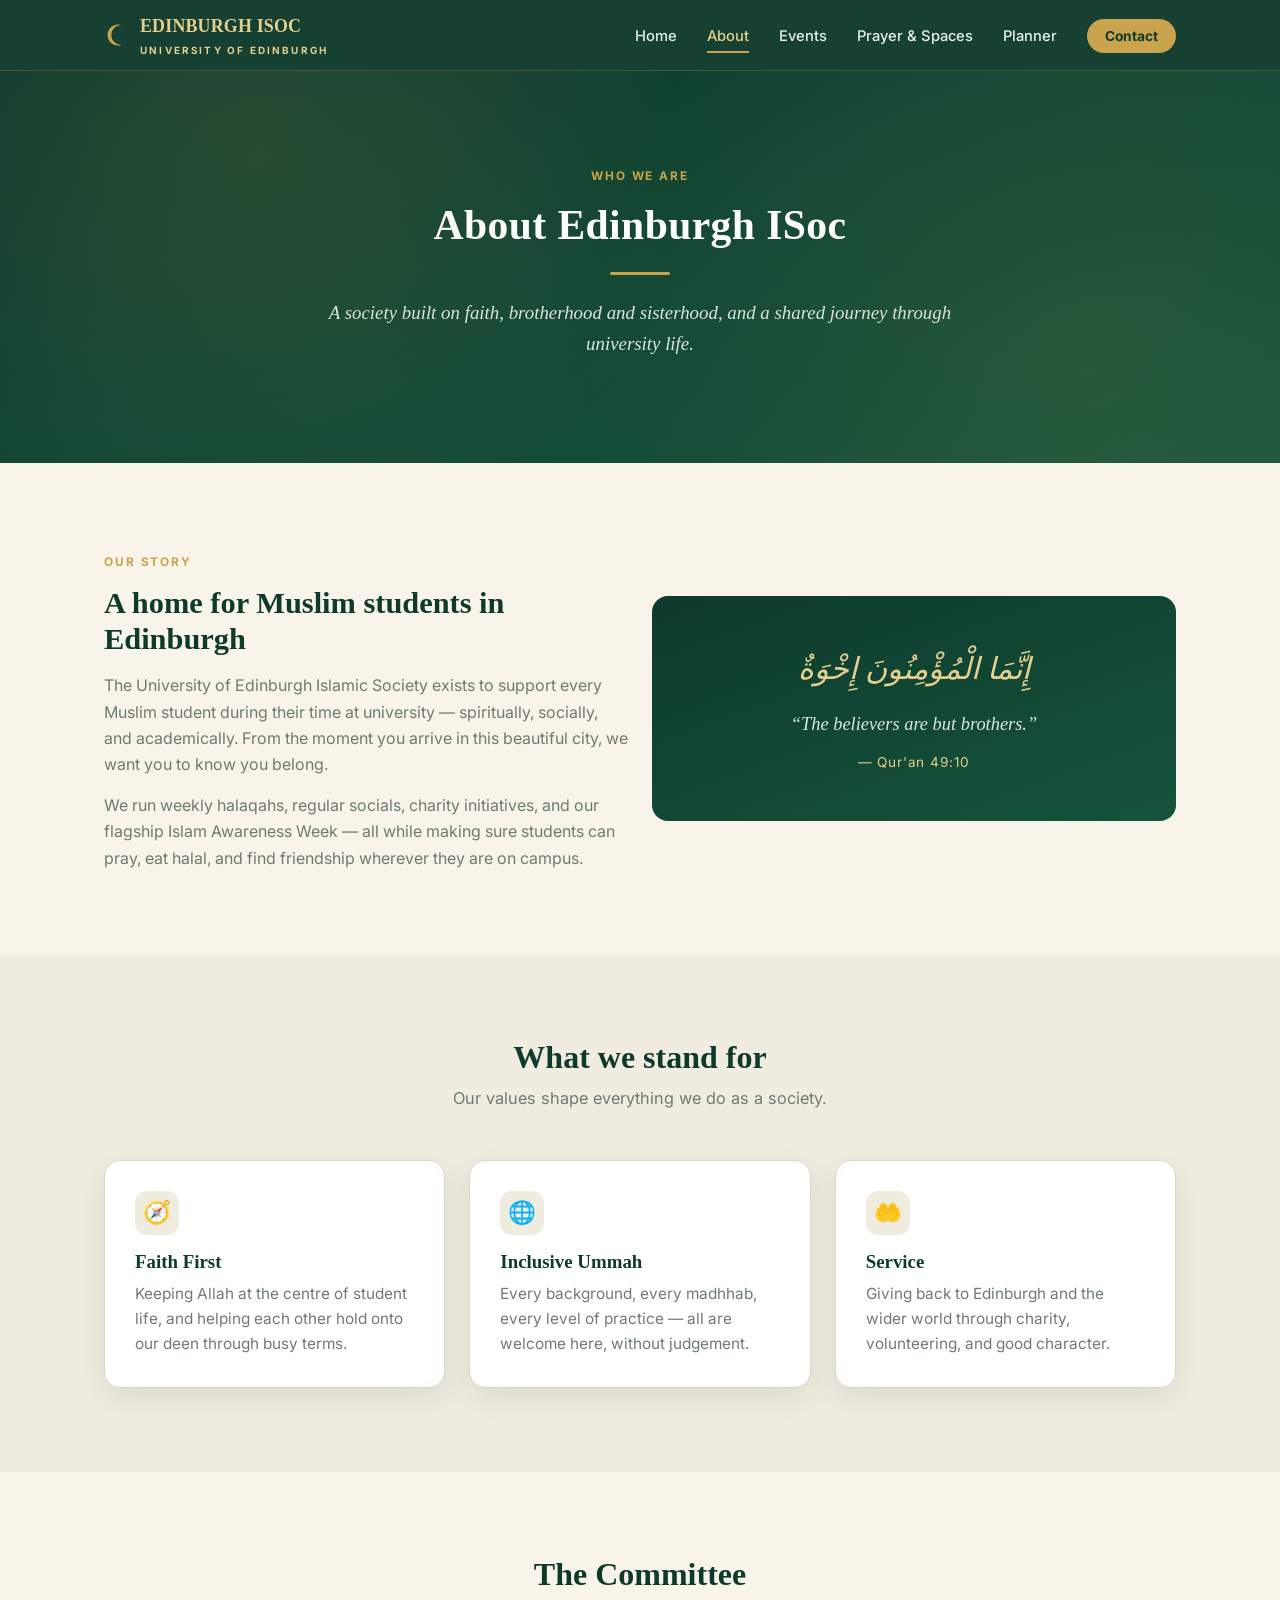
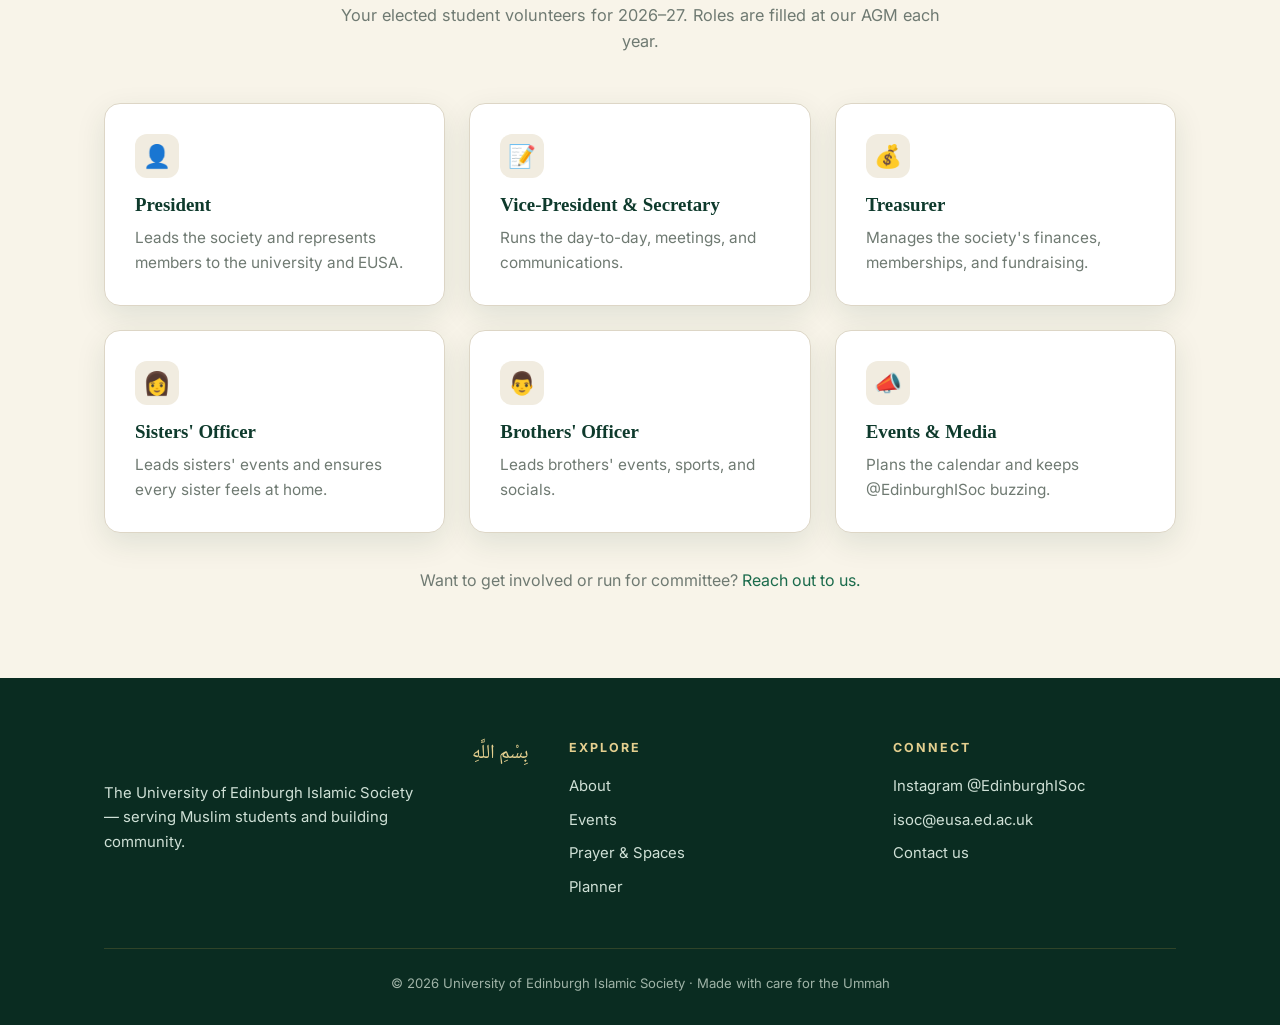
==== about.html @ 81707924 "Add files via upload" ====
<!DOCTYPE html>
<html lang="en">
<head>
<meta charset="UTF-8">
<meta name="viewport" content="width=device-width,initial-scale=1">
<title>About · Edinburgh ISoc</title>
<meta name="description" content="Who we are: the University of Edinburgh Islamic Society, our mission, values and committee.">
<link href="https://fonts.googleapis.com/css2?family=Inter:wght@400;500;600;700&family=Noto+Naskh+Arabic:wght@500;700&display=swap" rel="stylesheet">
<link rel="stylesheet" href="assets/style.css">
</head>
<body>
<nav class="nav"><div class="container">
  <a class="brand" href="index.html"><svg class="crescent" viewBox="0 0 100 100"><path d="M66 12a40 40 0 1 0 0 76 31 31 0 1 1 0-76z" fill="currentColor"/></svg><span class="txt"><b>Edinburgh ISoc</b><span>University of Edinburgh</span></span></a>
  <button class="burger" aria-label="Menu"><span></span><span></span><span></span></button>
  <ul class="navlinks">
    <li><a href="index.html">Home</a></li><li><a href="about.html" class="active">About</a></li><li><a href="events.html">Events</a></li><li><a href="prayer.html">Prayer &amp; Spaces</a></li><li><a href="planner.html">Planner</a></li><li><a href="contact.html" class="cta">Contact</a></li>
  </ul>
</div></nav>

<header class="hero" style="padding:90px 0 96px">
  <div class="container">
    <span class="eyebrow">Who We Are</span>
    <h1 style="font-size:2.6rem">About Edinburgh ISoc</h1>
    <div class="divider-rule"></div>
    <p class="lead">A society built on faith, brotherhood and sisterhood, and a shared journey through university life.</p>
  </div>
</header>

<section>
  <div class="container">
    <div class="g2 grid" style="align-items:center">
      <div class="reveal">
        <span class="eyebrow">Our Story</span>
        <h2 style="font-size:1.9rem;margin-bottom:14px">A home for Muslim students in Edinburgh</h2>
        <p style="color:var(--muted);margin-bottom:14px">The University of Edinburgh Islamic Society exists to support every Muslim student during their time at university — spiritually, socially, and academically. From the moment you arrive in this beautiful city, we want you to know you belong.</p>
        <p style="color:var(--muted)">We run weekly halaqahs, regular socials, charity initiatives, and our flagship Islam Awareness Week — all while making sure students can pray, eat halal, and find friendship wherever they are on campus.</p>
      </div>
      <div class="quote reveal">
        <p class="ar">إِنَّمَا الْمُؤْمِنُونَ إِخْوَةٌ</p>
        <p>“The believers are but brothers.”</p>
        <cite>— Qur'an 49:10</cite>
      </div>
    </div>
  </div>
</section>

<section class="alt">
  <div class="container">
    <h2 class="section-title">What we stand for</h2>
    <p class="section-sub">Our values shape everything we do as a society.</p>
    <div class="grid g3">
      <div class="card reveal"><div class="ico">🧭</div><h3>Faith First</h3><p>Keeping Allah at the centre of student life, and helping each other hold onto our deen through busy terms.</p></div>
      <div class="card reveal"><div class="ico">🌐</div><h3>Inclusive Ummah</h3><p>Every background, every madhhab, every level of practice — all are welcome here, without judgement.</p></div>
      <div class="card reveal"><div class="ico">🤲</div><h3>Service</h3><p>Giving back to Edinburgh and the wider world through charity, volunteering, and good character.</p></div>
    </div>
  </div>
</section>

<section>
  <div class="container">
    <h2 class="section-title">The Committee</h2>
    <p class="section-sub">Your elected student volunteers for 2026–27. Roles are filled at our AGM each year.</p>
    <div class="grid g3">
      <div class="card reveal"><div class="ico">👤</div><h3>President</h3><p>Leads the society and represents members to the university and EUSA.</p></div>
      <div class="card reveal"><div class="ico">📝</div><h3>Vice-President &amp; Secretary</h3><p>Runs the day-to-day, meetings, and communications.</p></div>
      <div class="card reveal"><div class="ico">💰</div><h3>Treasurer</h3><p>Manages the society's finances, memberships, and fundraising.</p></div>
      <div class="card reveal"><div class="ico">👩</div><h3>Sisters' Officer</h3><p>Leads sisters' events and ensures every sister feels at home.</p></div>
      <div class="card reveal"><div class="ico">👨</div><h3>Brothers' Officer</h3><p>Leads brothers' events, sports, and socials.</p></div>
      <div class="card reveal"><div class="ico">📣</div><h3>Events &amp; Media</h3><p>Plans the calendar and keeps @EdinburghISoc buzzing.</p></div>
    </div>
    <p style="text-align:center;margin-top:34px;color:var(--muted)">Want to get involved or run for committee? <a href="contact.html">Reach out to us.</a></p>
  </div>
</section>

<footer><div class="container">
  <div class="fgrid">
    <div><p class="ar">بِسْمِ اللَّهِ</p><p style="color:#cfe0d6;font-size:.93rem;max-width:320px">The University of Edinburgh Islamic Society — serving Muslim students and building community.</p></div>
    <div><h4>Explore</h4><a href="about.html">About</a><a href="events.html">Events</a><a href="prayer.html">Prayer &amp; Spaces</a><a href="planner.html">Planner</a></div>
    <div><h4>Connect</h4><a href="https://instagram.com/EdinburghISoc">Instagram @EdinburghISoc</a><a href="mailto:isoc@eusa.ed.ac.uk">isoc@eusa.ed.ac.uk</a><a href="contact.html">Contact us</a></div>
  </div>
  <div class="fbottom">© <span id="yr">2026</span> University of Edinburgh Islamic Society · Made with care for the Ummah</div>
</div></footer>
<script src="assets/script.js"></script>
</body></html>
---- assets/style.css ----
:root{
  --ink:#0e3a2c; --ink2:#0a2c21; --green:#1b6b4c; --green2:#15543c;
  --gold:#c9a44c; --gold-lt:#e4cf8f; --cream:#f8f4e9; --panel:#f1ece0;
  --text:#26302a; --muted:#6f7a72; --white:#ffffff; --line:#ddd6c6;
  --maxw:1120px; --r:16px; --shadow:0 10px 30px rgba(14,58,44,.10);
  --serif:'Georgia','Times New Roman',serif;
  --sans:'Inter','Helvetica Neue',Arial,'Liberation Sans',sans-serif;
}
*{box-sizing:border-box;margin:0;padding:0}
html{scroll-behavior:smooth}
body{font-family:var(--sans);color:var(--text);background:var(--cream);line-height:1.65;-webkit-font-smoothing:antialiased}
img{max-width:100%;display:block}
a{color:var(--green);text-decoration:none}
a:hover{color:var(--gold)}
.container{max-width:var(--maxw);margin:0 auto;padding:0 24px}
.serif{font-family:var(--serif)}
.ar{font-family:'Noto Naskh Arabic','Amiri',serif;direction:rtl}
section{padding:84px 0}
h1,h2,h3{font-family:var(--serif);line-height:1.18;color:var(--ink);font-weight:700}
h2.section-title{font-size:2rem;text-align:center;margin-bottom:8px}
.section-sub{text-align:center;color:var(--muted);max-width:620px;margin:0 auto 48px;font-size:1.02rem}
.eyebrow{display:inline-block;letter-spacing:.16em;text-transform:uppercase;font-size:.74rem;font-weight:700;color:var(--gold);margin-bottom:14px}

/* ---------- NAV ---------- */
.nav{position:sticky;top:0;z-index:50;background:rgba(14,58,44,.97);backdrop-filter:blur(8px);border-bottom:1px solid rgba(201,164,76,.25)}
.nav .container{display:flex;align-items:center;justify-content:space-between;height:70px}
.brand{display:flex;align-items:center;gap:10px;color:var(--white)}
.brand:hover{color:var(--white)}
.brand .crescent{width:26px;height:26px;color:var(--gold)}
.brand b{font-family:var(--serif);font-size:1.12rem;letter-spacing:.01em}
.brand span{display:block;font-size:.62rem;letter-spacing:.22em;text-transform:uppercase;color:var(--gold-lt);font-weight:700}
.navlinks{display:flex;align-items:center;gap:30px;list-style:none}
.navlinks a{color:#e9efe9;font-size:.92rem;font-weight:500;position:relative}
.navlinks a:hover,.navlinks a.active{color:var(--gold-lt)}
.navlinks a.active::after{content:'';position:absolute;left:0;right:0;bottom:-8px;height:2px;background:var(--gold)}
.nav .cta{background:var(--gold);color:var(--ink)!important;padding:9px 18px;border-radius:999px;font-weight:700;font-size:.86rem}
.nav .cta:hover{background:var(--gold-lt)}
.burger{display:none;background:none;border:0;cursor:pointer;width:30px;height:24px;position:relative}
.burger span{position:absolute;left:0;right:0;height:2.5px;background:var(--gold-lt);border-radius:2px;transition:.25s}
.burger span:nth-child(1){top:0}.burger span:nth-child(2){top:11px}.burger span:nth-child(3){top:22px}

/* ---------- HERO ---------- */
.hero{position:relative;background:linear-gradient(160deg,var(--ink) 0%,var(--green2) 100%);color:var(--white);text-align:center;padding:120px 0 130px;overflow:hidden}
.hero::after{content:'';position:absolute;inset:0;background-image:radial-gradient(circle at 20% 20%,rgba(201,164,76,.12),transparent 40%),radial-gradient(circle at 85% 75%,rgba(201,164,76,.10),transparent 45%);pointer-events:none}
.hero .crescent-lg{width:64px;height:64px;color:var(--gold-lt);margin:0 auto 22px}
.hero h1{color:var(--white);font-size:3.1rem;letter-spacing:.01em}
.hero .ar{font-size:1.7rem;color:var(--gold-lt);margin:6px 0 4px}
.hero p.lead{font-size:1.18rem;color:#dce7df;max-width:640px;margin:18px auto 8px;font-family:var(--serif);font-style:italic}
.hero .meta{letter-spacing:.18em;text-transform:uppercase;font-size:.74rem;color:var(--gold-lt);margin-top:26px}
.hero-actions{margin-top:34px;display:flex;gap:14px;justify-content:center;flex-wrap:wrap}
.divider-rule{width:60px;height:3px;background:var(--gold);margin:22px auto;border-radius:3px}

/* ---------- BUTTONS ---------- */
.btn{display:inline-block;padding:13px 26px;border-radius:999px;font-weight:700;font-size:.92rem;cursor:pointer;border:2px solid transparent;transition:.2s}
.btn-gold{background:var(--gold);color:var(--ink)}
.btn-gold:hover{background:var(--gold-lt);color:var(--ink);transform:translateY(-2px)}
.btn-ghost{background:transparent;border-color:var(--gold-lt);color:var(--gold-lt)}
.btn-ghost:hover{background:rgba(201,164,76,.12);color:var(--white)}
.btn-green{background:var(--green);color:var(--white)}
.btn-green:hover{background:var(--green2);color:var(--white);transform:translateY(-2px)}

/* ---------- CARDS / GRID ---------- */
.grid{display:grid;gap:24px}
.g3{grid-template-columns:repeat(3,1fr)}
.g2{grid-template-columns:repeat(2,1fr)}
.card{background:var(--white);border:1px solid var(--line);border-radius:var(--r);padding:30px;box-shadow:var(--shadow);transition:.2s}
.card:hover{transform:translateY(-4px);border-color:var(--gold)}
.card .ico{width:44px;height:44px;border-radius:12px;background:var(--panel);display:flex;align-items:center;justify-content:center;color:var(--green);margin-bottom:16px;font-size:1.4rem}
.card h3{font-size:1.18rem;margin-bottom:8px}
.card p{color:var(--muted);font-size:.96rem}
.alt{background:var(--panel)}

/* ---------- EVENTS ---------- */
.event{display:flex;gap:20px;align-items:flex-start;background:var(--white);border:1px solid var(--line);border-left:4px solid var(--green);border-radius:12px;padding:20px 24px;margin-bottom:14px}
.event .when{min-width:92px;font-weight:700;color:var(--green);font-size:.9rem}
.event h3{font-size:1.08rem;margin-bottom:3px}
.event p{color:var(--muted);font-size:.94rem}
.badge{display:inline-block;font-size:.7rem;font-weight:700;letter-spacing:.05em;text-transform:uppercase;padding:4px 10px;border-radius:999px;margin-top:8px}
.badge.free{background:#e3f1e8;color:#1b6b4c}
.badge.ticketed{background:#fbeada;color:#b4641d}
.badge.mixed{background:#f3ecd6;color:#9a7b22}

/* ---------- PRAYER TABLE ---------- */
.table-wrap{overflow-x:auto;border-radius:12px;border:1px solid var(--line)}
table{width:100%;border-collapse:collapse;background:var(--white);min-width:480px}
th,td{padding:13px 16px;text-align:left;border-bottom:1px solid var(--line);font-size:.95rem}
th{background:var(--green);color:var(--white);font-family:var(--sans);font-weight:600;letter-spacing:.02em}
tr:last-child td{border-bottom:0}
tbody tr:nth-child(even){background:var(--panel)}

/* ---------- CALLOUT / QURAN ---------- */
.quote{background:linear-gradient(160deg,var(--ink),var(--green2));color:var(--white);border-radius:var(--r);padding:48px;text-align:center}
.quote .ar{font-size:1.9rem;color:var(--gold-lt);margin-bottom:14px}
.quote p{font-family:var(--serif);font-style:italic;font-size:1.15rem;color:#dce7df}
.quote cite{display:block;margin-top:12px;color:var(--gold-lt);font-style:normal;font-size:.85rem;letter-spacing:.06em}

/* ---------- PLANNER FEATURE ---------- */
.feature{display:grid;grid-template-columns:1fr 1fr;gap:48px;align-items:center}
.feature .pcover{background:linear-gradient(160deg,var(--ink),var(--green2));border-radius:var(--r);padding:54px 40px;color:var(--white);text-align:center;box-shadow:var(--shadow);border:1px solid rgba(201,164,76,.3)}
.feature .pcover .crescent{width:46px;height:46px;color:var(--gold-lt);margin:0 auto 18px}
.feature .pcover small{letter-spacing:.16em;text-transform:uppercase;color:var(--gold-lt);font-size:.7rem;font-weight:700}
.feature .pcover h3{color:var(--white);font-size:1.7rem;margin:14px 0}
.feature .pcover .yr{color:var(--gold-lt);font-style:italic;font-family:var(--serif)}
.price{font-size:2.2rem;font-weight:700;color:var(--green);font-family:var(--serif)}
.ticklist{list-style:none;margin:18px 0}
.ticklist li{padding:7px 0 7px 30px;position:relative;color:var(--text)}
.ticklist li::before{content:'✓';position:absolute;left:0;color:var(--gold);font-weight:700}

/* ---------- FORM ---------- */
.form{display:grid;gap:16px;max-width:560px;margin:0 auto}
.form input,.form textarea{width:100%;padding:14px 16px;border:1px solid var(--line);border-radius:10px;font-family:var(--sans);font-size:.96rem;background:var(--white)}
.form input:focus,.form textarea:focus{outline:2px solid var(--gold-lt);border-color:var(--gold)}
.form label{font-weight:600;font-size:.9rem;margin-bottom:-8px}

/* ---------- FOOTER ---------- */
footer{background:var(--ink2);color:#cfe0d6;padding:60px 0 30px}
.fgrid{display:grid;grid-template-columns:1.5fr 1fr 1fr;gap:40px;margin-bottom:40px}
footer h4{color:var(--gold-lt);font-family:var(--sans);font-size:.78rem;letter-spacing:.16em;text-transform:uppercase;margin-bottom:16px}
footer a{color:#cfe0d6;display:block;margin-bottom:9px;font-size:.93rem}
footer a:hover{color:var(--gold-lt)}
footer .ar{color:var(--gold-lt);font-size:1.25rem;margin-bottom:10px}
.fbottom{border-top:1px solid rgba(201,164,76,.2);padding-top:24px;text-align:center;font-size:.82rem;color:#9fb3a7}

/* ---------- REVEAL ---------- */
.reveal{opacity:0;transform:translateY(20px);transition:.6s ease}
.reveal.in{opacity:1;transform:none}

/* ---------- RESPONSIVE ---------- */
@media(max-width:860px){
  .g3{grid-template-columns:1fr 1fr}
  .feature{grid-template-columns:1fr}
  .fgrid{grid-template-columns:1fr 1fr}
  .hero h1{font-size:2.3rem}
  .navlinks{position:fixed;top:70px;right:0;bottom:0;width:74%;max-width:320px;background:var(--ink);flex-direction:column;align-items:flex-start;gap:0;padding:24px;transform:translateX(100%);transition:.3s;box-shadow:-10px 0 30px rgba(0,0,0,.3)}
  .navlinks.open{transform:none}
  .navlinks li{width:100%}
  .navlinks a{display:block;padding:14px 0;width:100%;border-bottom:1px solid rgba(255,255,255,.08)}
  .navlinks a.active::after{display:none}
  .nav .cta{margin-top:12px}
  .burger{display:block}
}
@media(max-width:560px){
  section{padding:60px 0}
  .g3,.g2,.fgrid{grid-template-columns:1fr}
  .hero h1{font-size:2rem}
  .quote{padding:32px 22px}
}
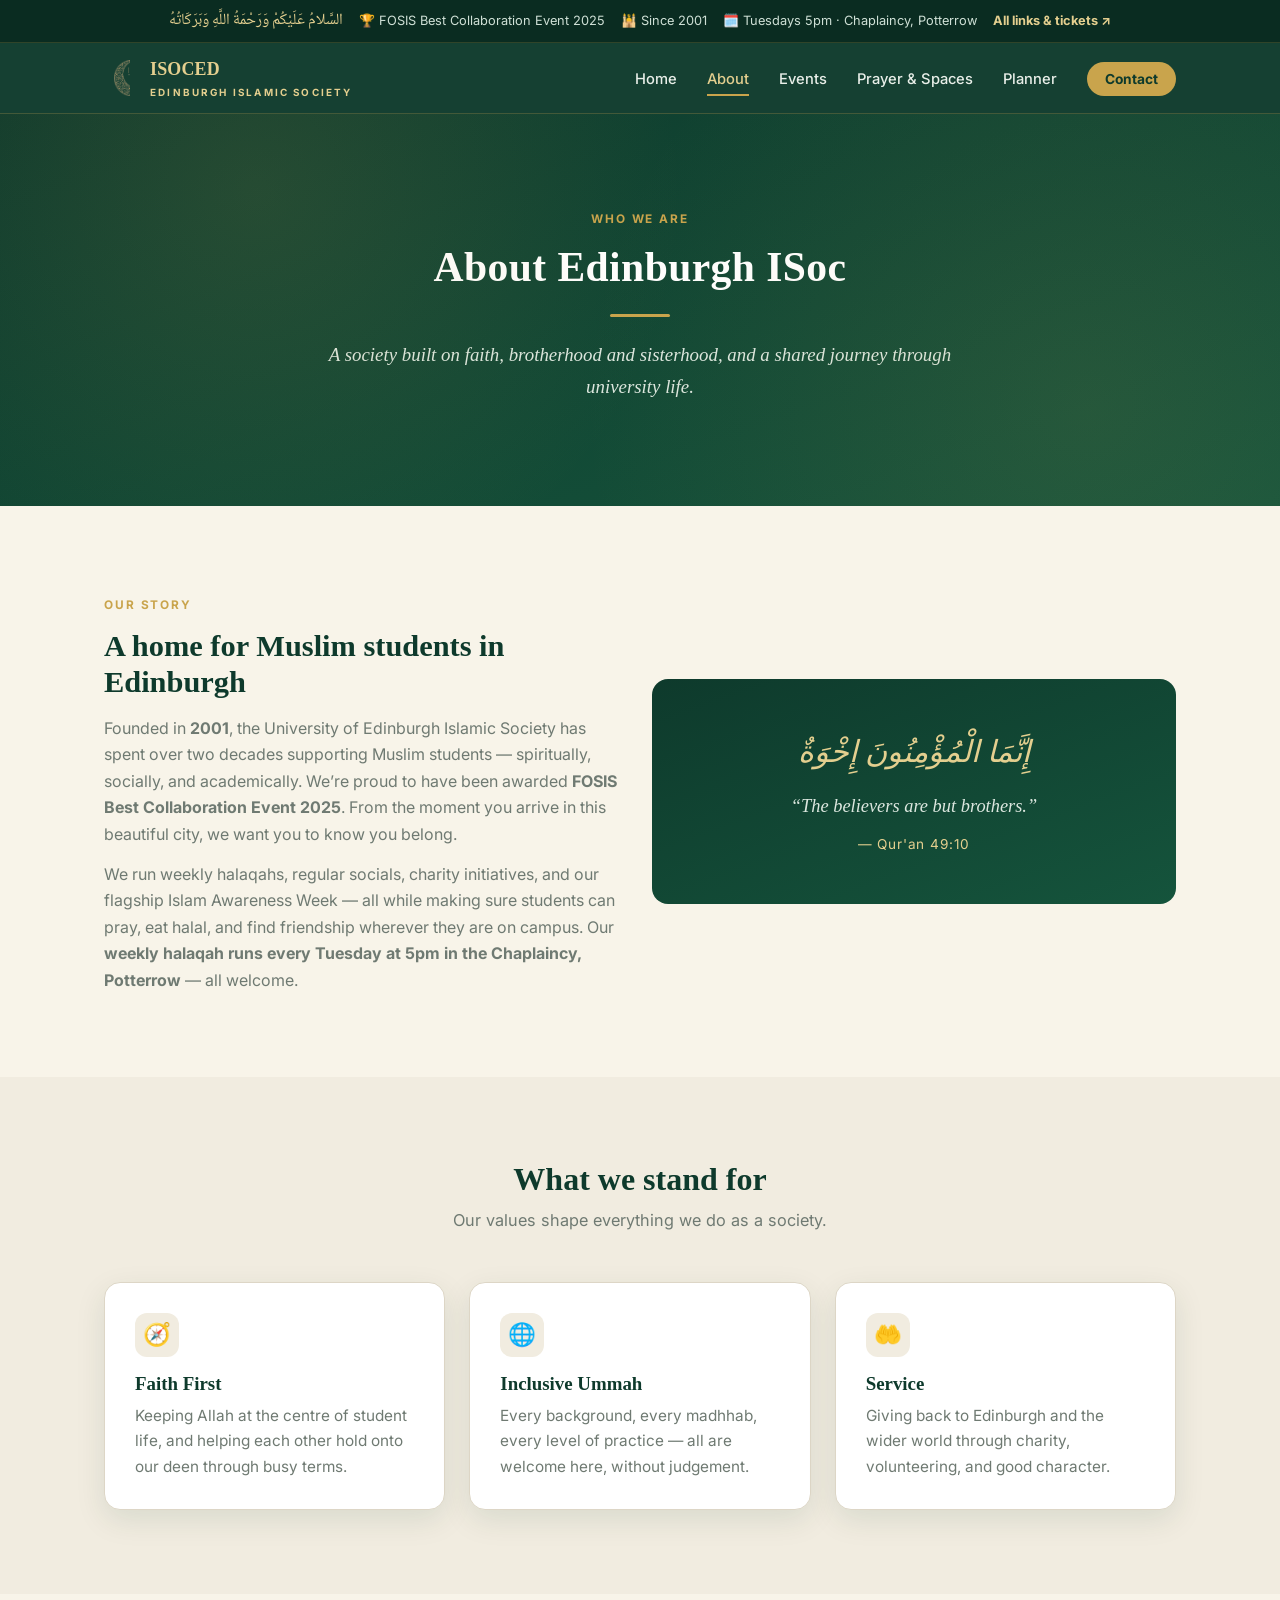
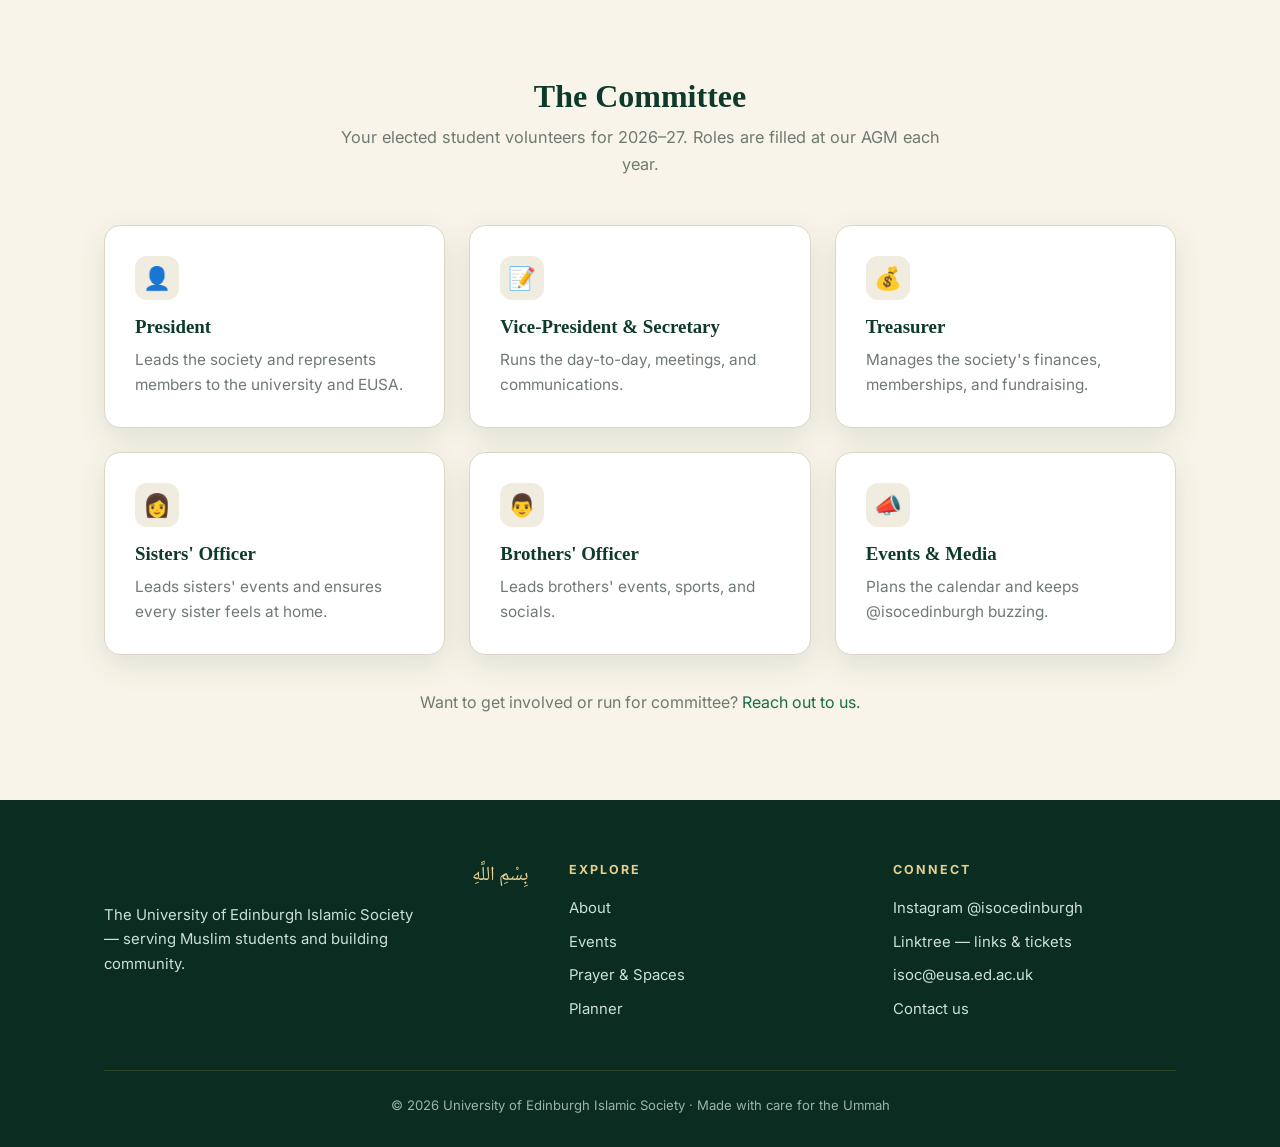
==== commit fb26f75b: "Add files via upload" ====
--- a/about.html
+++ b/about.html
@@ -9,8 +9,9 @@
 <link rel="stylesheet" href="assets/style.css">
 </head>
 <body>
+<div class="topbar"><div class="container"><span class="ar">السَّلامُ عَلَيْكُمْ وَرَحْمَةُ اللَّهِ وَبَرَكَاتُهُ</span><span class="pill">🏆 FOSIS Best Collaboration Event 2025</span><span class="pill">🕌 Since 2001</span><span class="pill">🗓️ Tuesdays 5pm · Chaplaincy, Potterrow</span><a class="tb-link" href="https://linktr.ee/isocedinburgh" target="_blank" rel="noopener">All links &amp; tickets ↗</a></div></div>
 <nav class="nav"><div class="container">
-  <a class="brand" href="index.html"><svg class="crescent" viewBox="0 0 100 100"><path d="M66 12a40 40 0 1 0 0 76 31 31 0 1 1 0-76z" fill="currentColor"/></svg><span class="txt"><b>Edinburgh ISoc</b><span>University of Edinburgh</span></span></a>
+  <a class="brand" href="index.html"><img class="logo-mark" src="assets/logo-mark.png" alt="ISocEd"><span class="txt"><b>ISocEd</b><span>Edinburgh Islamic Society</span></span></a>
   <button class="burger" aria-label="Menu"><span></span><span></span><span></span></button>
   <ul class="navlinks">
     <li><a href="index.html">Home</a></li><li><a href="about.html" class="active">About</a></li><li><a href="events.html">Events</a></li><li><a href="prayer.html">Prayer &amp; Spaces</a></li><li><a href="planner.html">Planner</a></li><li><a href="contact.html" class="cta">Contact</a></li>
@@ -32,8 +33,8 @@
       <div class="reveal">
         <span class="eyebrow">Our Story</span>
         <h2 style="font-size:1.9rem;margin-bottom:14px">A home for Muslim students in Edinburgh</h2>
-        <p style="color:var(--muted);margin-bottom:14px">The University of Edinburgh Islamic Society exists to support every Muslim student during their time at university — spiritually, socially, and academically. From the moment you arrive in this beautiful city, we want you to know you belong.</p>
-        <p style="color:var(--muted)">We run weekly halaqahs, regular socials, charity initiatives, and our flagship Islam Awareness Week — all while making sure students can pray, eat halal, and find friendship wherever they are on campus.</p>
+        <p style="color:var(--muted);margin-bottom:14px">Founded in <strong>2001</strong>, the University of Edinburgh Islamic Society has spent over two decades supporting Muslim students — spiritually, socially, and academically. We’re proud to have been awarded <strong>FOSIS Best Collaboration Event 2025</strong>. From the moment you arrive in this beautiful city, we want you to know you belong.</p>
+        <p style="color:var(--muted)">We run weekly halaqahs, regular socials, charity initiatives, and our flagship Islam Awareness Week — all while making sure students can pray, eat halal, and find friendship wherever they are on campus. Our <strong>weekly halaqah runs every Tuesday at 5pm in the Chaplaincy, Potterrow</strong> — all welcome.</p>
       </div>
       <div class="quote reveal">
         <p class="ar">إِنَّمَا الْمُؤْمِنُونَ إِخْوَةٌ</p>
@@ -66,7 +67,7 @@
       <div class="card reveal"><div class="ico">💰</div><h3>Treasurer</h3><p>Manages the society's finances, memberships, and fundraising.</p></div>
       <div class="card reveal"><div class="ico">👩</div><h3>Sisters' Officer</h3><p>Leads sisters' events and ensures every sister feels at home.</p></div>
       <div class="card reveal"><div class="ico">👨</div><h3>Brothers' Officer</h3><p>Leads brothers' events, sports, and socials.</p></div>
-      <div class="card reveal"><div class="ico">📣</div><h3>Events &amp; Media</h3><p>Plans the calendar and keeps @EdinburghISoc buzzing.</p></div>
+      <div class="card reveal"><div class="ico">📣</div><h3>Events &amp; Media</h3><p>Plans the calendar and keeps @isocedinburgh buzzing.</p></div>
     </div>
     <p style="text-align:center;margin-top:34px;color:var(--muted)">Want to get involved or run for committee? <a href="contact.html">Reach out to us.</a></p>
   </div>
@@ -76,7 +77,7 @@
   <div class="fgrid">
     <div><p class="ar">بِسْمِ اللَّهِ</p><p style="color:#cfe0d6;font-size:.93rem;max-width:320px">The University of Edinburgh Islamic Society — serving Muslim students and building community.</p></div>
     <div><h4>Explore</h4><a href="about.html">About</a><a href="events.html">Events</a><a href="prayer.html">Prayer &amp; Spaces</a><a href="planner.html">Planner</a></div>
-    <div><h4>Connect</h4><a href="https://instagram.com/EdinburghISoc">Instagram @EdinburghISoc</a><a href="mailto:isoc@eusa.ed.ac.uk">isoc@eusa.ed.ac.uk</a><a href="contact.html">Contact us</a></div>
+    <div><h4>Connect</h4><a href="https://instagram.com/isocedinburgh">Instagram @isocedinburgh</a><a href="https://linktr.ee/isocedinburgh" target="_blank" rel="noopener">Linktree — links &amp; tickets</a><a href="mailto:isoc@eusa.ed.ac.uk">isoc@eusa.ed.ac.uk</a><a href="contact.html">Contact us</a></div>
   </div>
   <div class="fbottom">© <span id="yr">2026</span> University of Edinburgh Islamic Society · Made with care for the Ummah</div>
 </div></footer>
--- a/assets/style.css
+++ b/assets/style.css
@@ -145,3 +145,40 @@
   .hero h1{font-size:2rem}
   .quote{padding:32px 22px}
 }
+
+/* ---------- TOPBAR ---------- */
+.topbar{background:var(--ink2);color:#dce7df;font-size:.8rem;border-bottom:1px solid rgba(201,164,76,.2)}
+.topbar .container{display:flex;align-items:center;gap:16px;flex-wrap:wrap;justify-content:center;padding-top:8px;padding-bottom:8px}
+.topbar .ar{font-family:'Noto Naskh Arabic','Amiri',serif;color:var(--gold-lt);font-size:.98rem;direction:rtl}
+.topbar .pill{color:#cfe0d6;white-space:nowrap}
+.topbar .tb-link{color:var(--gold-lt);font-weight:700;white-space:nowrap}
+.topbar .tb-link:hover{color:var(--gold)}
+@media(max-width:760px){.topbar .container{justify-content:flex-start;flex-wrap:nowrap;overflow-x:auto;gap:14px}.topbar .ar{font-size:.9rem}}
+
+/* ---------- LOGO ---------- */
+.brand .logo-mark{width:36px;height:36px;object-fit:contain}
+.logo-hero{width:148px;height:auto;margin:0 auto 8px;display:block;filter:drop-shadow(0 8px 22px rgba(0,0,0,.28))}
+@media(max-width:560px){.logo-hero{width:118px}}
+
+/* ---------- TICKET BAND ---------- */
+.ticketband{background:var(--gold);padding:0}
+.ticketband .container{display:flex;align-items:center;justify-content:space-between;gap:22px;flex-wrap:wrap;padding-top:28px;padding-bottom:28px}
+.ticketband h3{color:var(--ink);font-size:1.25rem;margin-bottom:3px}
+.ticketband p{color:#5e4d1c;font-size:.96rem}
+.ticketband .btn-gold{background:var(--ink);color:var(--gold-lt)}
+.ticketband .btn-gold:hover{background:var(--ink2);color:var(--white);transform:translateY(-2px)}
+
+/* ---------- LIVE PRAYER TIMES ---------- */
+.ptimes-sec{padding-top:54px;padding-bottom:0}
+.ptimes{background:linear-gradient(160deg,var(--ink),var(--green2));border-radius:var(--r);padding:36px;color:#fff;box-shadow:var(--shadow);border:1px solid rgba(201,164,76,.3)}
+.ptimes-head{text-align:center;margin-bottom:22px}
+.ptimes-head h2{color:#fff;font-size:1.5rem}
+.ptimes-head p{color:var(--gold-lt);font-size:.9rem;margin-top:6px}
+.ptimes-grid{display:grid;grid-template-columns:repeat(6,1fr);gap:12px}
+.ptime{background:rgba(255,255,255,.06);border:1px solid rgba(201,164,76,.18);border-radius:12px;padding:16px 8px;text-align:center}
+.ptime span{display:block;font-size:.72rem;letter-spacing:.08em;text-transform:uppercase;color:var(--gold-lt);margin-bottom:6px}
+.ptime b{font-size:1.18rem;color:#fff;font-family:var(--serif)}
+.ptime.next{background:var(--gold);border-color:var(--gold)}
+.ptime.next span,.ptime.next b{color:var(--ink)}
+.ptimes-note{text-align:center;color:#cfe0d6;font-size:.8rem;margin-top:18px}
+@media(max-width:700px){.ptimes-grid{grid-template-columns:repeat(3,1fr)}.ptimes{padding:26px 20px}}
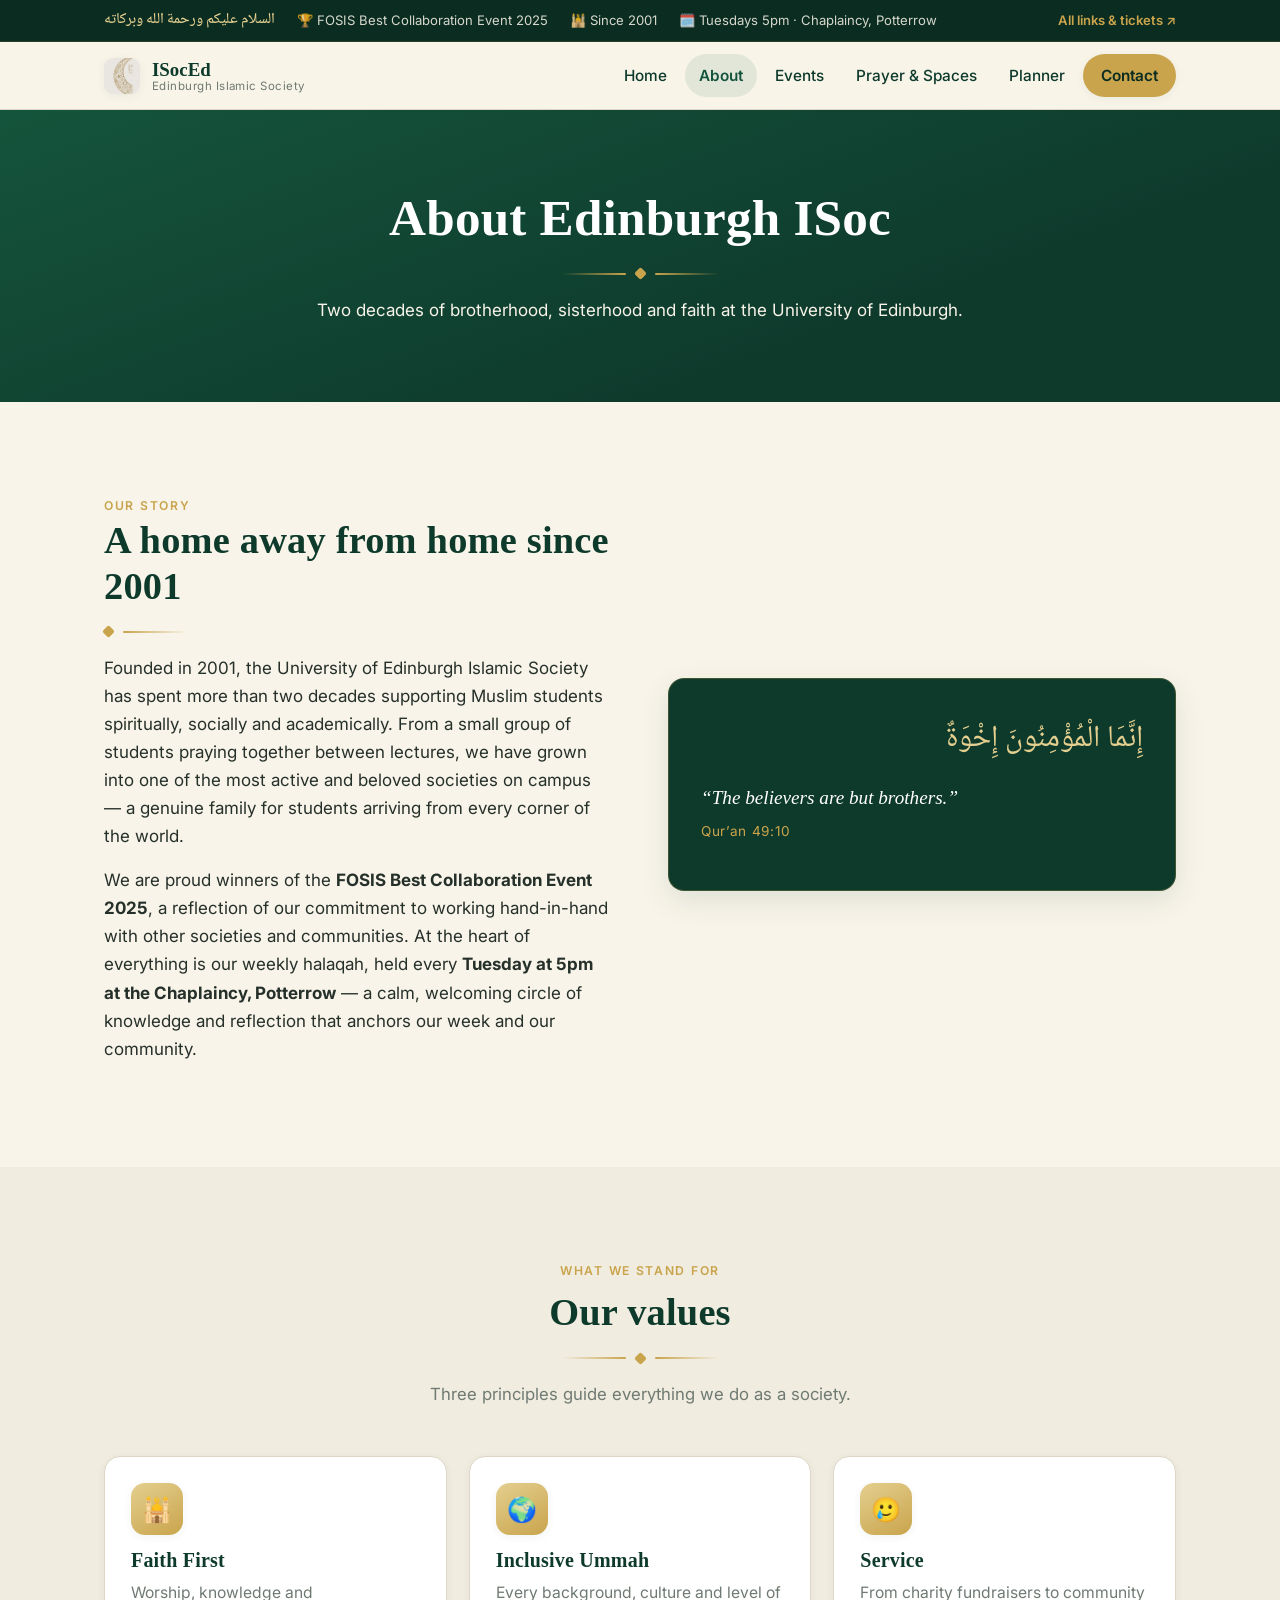
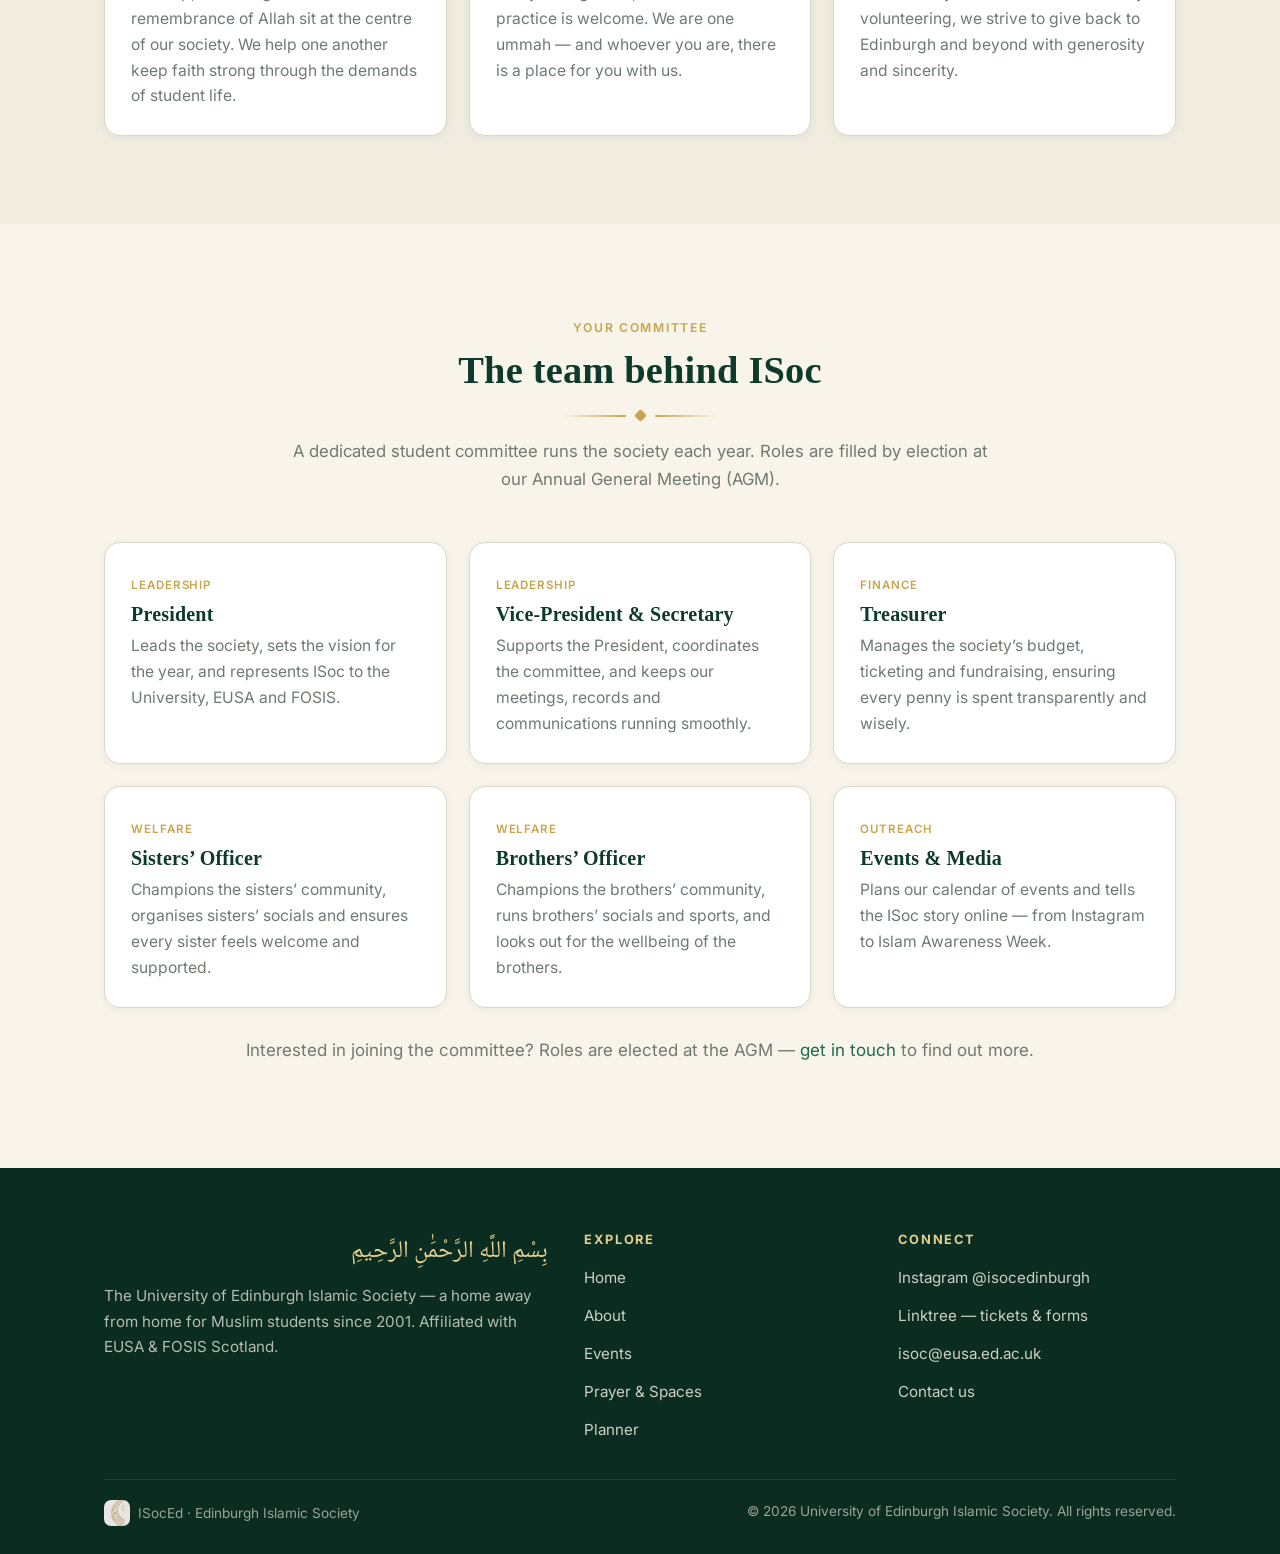
==== commit 28319cd0: "Add files via upload" ====
--- a/about.html
+++ b/about.html
@@ -1,85 +1,193 @@
 <!DOCTYPE html>
 <html lang="en">
 <head>
-<meta charset="UTF-8">
-<meta name="viewport" content="width=device-width,initial-scale=1">
-<title>About · Edinburgh ISoc</title>
-<meta name="description" content="Who we are: the University of Edinburgh Islamic Society, our mission, values and committee.">
-<link href="https://fonts.googleapis.com/css2?family=Inter:wght@400;500;600;700&family=Noto+Naskh+Arabic:wght@500;700&display=swap" rel="stylesheet">
-<link rel="stylesheet" href="assets/style.css">
+  <meta charset="UTF-8" />
+  <meta name="viewport" content="width=device-width, initial-scale=1.0" />
+  <title>About — ISocEd | Edinburgh Islamic Society</title>
+  <meta name="description" content="About the University of Edinburgh Islamic Society (ISocEd): our story since 2001, our values, and our committee." />
+  <link rel="icon" href="assets/logo-mark.png" />
+  <link rel="preconnect" href="https://fonts.googleapis.com" />
+  <link rel="preconnect" href="https://fonts.gstatic.com" crossorigin />
+  <link rel="stylesheet" href="assets/style.css" />
 </head>
 <body>
-<div class="topbar"><div class="container"><span class="ar">السَّلامُ عَلَيْكُمْ وَرَحْمَةُ اللَّهِ وَبَرَكَاتُهُ</span><span class="pill">🏆 FOSIS Best Collaboration Event 2025</span><span class="pill">🕌 Since 2001</span><span class="pill">🗓️ Tuesdays 5pm · Chaplaincy, Potterrow</span><a class="tb-link" href="https://linktr.ee/isocedinburgh" target="_blank" rel="noopener">All links &amp; tickets ↗</a></div></div>
-<nav class="nav"><div class="container">
-  <a class="brand" href="index.html"><img class="logo-mark" src="assets/logo-mark.png" alt="ISocEd"><span class="txt"><b>ISocEd</b><span>Edinburgh Islamic Society</span></span></a>
-  <button class="burger" aria-label="Menu"><span></span><span></span><span></span></button>
-  <ul class="navlinks">
-    <li><a href="index.html">Home</a></li><li><a href="about.html" class="active">About</a></li><li><a href="events.html">Events</a></li><li><a href="prayer.html">Prayer &amp; Spaces</a></li><li><a href="planner.html">Planner</a></li><li><a href="contact.html" class="cta">Contact</a></li>
-  </ul>
-</div></nav>
 
-<header class="hero" style="padding:90px 0 96px">
-  <div class="container">
-    <span class="eyebrow">Who We Are</span>
-    <h1 style="font-size:2.6rem">About Edinburgh ISoc</h1>
-    <div class="divider-rule"></div>
-    <p class="lead">A society built on faith, brotherhood and sisterhood, and a shared journey through university life.</p>
+  <div class="topbar">
+    <div class="topbar-inner">
+      <span class="salaam">السلام عليكم ورحمة الله وبركاته</span>
+      <span class="tb-item">🏆 FOSIS Best Collaboration Event 2025</span>
+      <span class="tb-item">🕌 Since 2001</span>
+      <span class="tb-item">🗓️ Tuesdays 5pm · Chaplaincy, Potterrow</span>
+      <span class="tb-spacer"></span>
+      <a class="tb-link" href="https://linktr.ee/isocedinburgh" target="_blank" rel="noopener">All links &amp; tickets ↗</a>
+    </div>
   </div>
-</header>
 
-<section>
-  <div class="container">
-    <div class="g2 grid" style="align-items:center">
-      <div class="reveal">
-        <span class="eyebrow">Our Story</span>
-        <h2 style="font-size:1.9rem;margin-bottom:14px">A home for Muslim students in Edinburgh</h2>
-        <p style="color:var(--muted);margin-bottom:14px">Founded in <strong>2001</strong>, the University of Edinburgh Islamic Society has spent over two decades supporting Muslim students — spiritually, socially, and academically. We’re proud to have been awarded <strong>FOSIS Best Collaboration Event 2025</strong>. From the moment you arrive in this beautiful city, we want you to know you belong.</p>
-        <p style="color:var(--muted)">We run weekly halaqahs, regular socials, charity initiatives, and our flagship Islam Awareness Week — all while making sure students can pray, eat halal, and find friendship wherever they are on campus. Our <strong>weekly halaqah runs every Tuesday at 5pm in the Chaplaincy, Potterrow</strong> — all welcome.</p>
+  <header class="nav">
+    <nav class="nav-inner" aria-label="Primary">
+      <a class="brand" href="index.html" aria-label="ISocEd home">
+        <img class="brand-mark" src="assets/logo-mark.png" alt="ISocEd crescent logo" width="36" height="36"
+          onerror="this.outerHTML='&lt;svg class=&quot;brand-mark&quot; viewBox=&quot;0 0 100 100&quot; width=&quot;36&quot; height=&quot;36&quot; aria-hidden=&quot;true&quot;&gt;&lt;path d=&quot;M68 12a40 40 0 1 0 0 76 32 32 0 1 1 0-76z&quot; fill=&quot;%23c9a44c&quot;/&gt;&lt;/svg&gt;'" />
+        <span class="brand-text"><b>ISocEd</b><span>Edinburgh Islamic Society</span></span>
+      </a>
+      <div class="nav-links">
+        <a href="index.html">Home</a>
+        <a href="about.html" class="active" aria-current="page">About</a>
+        <a href="events.html">Events</a>
+        <a href="prayer.html">Prayer &amp; Spaces</a>
+        <a href="planner.html">Planner</a>
+        <a href="contact.html" class="nav-cta">Contact</a>
       </div>
-      <div class="quote reveal">
-        <p class="ar">إِنَّمَا الْمُؤْمِنُونَ إِخْوَةٌ</p>
-        <p>“The believers are but brothers.”</p>
-        <cite>— Qur'an 49:10</cite>
+      <button class="hamburger" aria-label="Open menu" aria-expanded="false" aria-controls="primary-menu">
+        <span></span><span></span><span></span>
+      </button>
+    </nav>
+  </header>
+  <div class="nav-overlay" aria-hidden="true"></div>
+
+  <main>
+    <section class="page-hero">
+      <div class="hero-inner">
+        <h1>About Edinburgh ISoc</h1>
+        <div class="gold-rule"><span class="diamond"></span></div>
+        <p class="hero-lead">Two decades of brotherhood, sisterhood and faith at the University of Edinburgh.</p>
+      </div>
+    </section>
+
+    <!-- ===== Story ===== -->
+    <section class="section section--cream">
+      <div class="container">
+        <div class="feature">
+          <div class="reveal">
+            <span class="eyebrow" style="color:var(--gold);font-weight:600;letter-spacing:.14em;text-transform:uppercase;font-size:.76rem;">Our story</span>
+            <h2>A home away from home since 2001</h2>
+            <div class="gold-rule start"><span class="diamond"></span></div>
+            <p>Founded in 2001, the University of Edinburgh Islamic Society has spent more than two decades supporting Muslim students spiritually, socially and academically. From a small group of students praying together between lectures, we have grown into one of the most active and beloved societies on campus — a genuine family for students arriving from every corner of the world.</p>
+            <p>We are proud winners of the <strong>FOSIS Best Collaboration Event 2025</strong>, a reflection of our commitment to working hand-in-hand with other societies and communities. At the heart of everything is our weekly halaqah, held every <strong>Tuesday at 5pm at the Chaplaincy, Potterrow</strong> — a calm, welcoming circle of knowledge and reflection that anchors our week and our community.</p>
+          </div>
+          <div class="reveal">
+            <div class="quote-card">
+              <p class="ar">إِنَّمَا الْمُؤْمِنُونَ إِخْوَةٌ</p>
+              <p class="tr">“The believers are but brothers.”</p>
+              <p class="ref">Qur’an 49:10</p>
+            </div>
+          </div>
+        </div>
+      </div>
+    </section>
+
+    <!-- ===== Values ===== -->
+    <section class="section section--panel">
+      <div class="container">
+        <div class="section-head reveal">
+          <span class="eyebrow">What we stand for</span>
+          <h2>Our values</h2>
+          <div class="gold-rule"><span class="diamond"></span></div>
+          <p>Three principles guide everything we do as a society.</p>
+        </div>
+        <div class="grid grid-3">
+          <article class="card reveal">
+            <span class="icon-chip" aria-hidden="true">🕌</span>
+            <h3>Faith First</h3>
+            <p>Worship, knowledge and remembrance of Allah sit at the centre of our society. We help one another keep faith strong through the demands of student life.</p>
+          </article>
+          <article class="card reveal">
+            <span class="icon-chip" aria-hidden="true">🌍</span>
+            <h3>Inclusive Ummah</h3>
+            <p>Every background, culture and level of practice is welcome. We are one ummah — and whoever you are, there is a place for you with us.</p>
+          </article>
+          <article class="card reveal">
+            <span class="icon-chip" aria-hidden="true">🥲</span>
+            <h3>Service</h3>
+            <p>From charity fundraisers to community volunteering, we strive to give back to Edinburgh and beyond with generosity and sincerity.</p>
+          </article>
+        </div>
+      </div>
+    </section>
+
+    <!-- ===== Committee ===== -->
+    <section class="section section--cream">
+      <div class="container">
+        <div class="section-head reveal">
+          <span class="eyebrow">Your committee</span>
+          <h2>The team behind ISoc</h2>
+          <div class="gold-rule"><span class="diamond"></span></div>
+          <p>A dedicated student committee runs the society each year. Roles are filled by election at our Annual General Meeting (AGM).</p>
+        </div>
+        <div class="grid grid-3">
+          <article class="card reveal">
+            <span class="role-tag">Leadership</span>
+            <h3>President</h3>
+            <p>Leads the society, sets the vision for the year, and represents ISoc to the University, EUSA and FOSIS.</p>
+          </article>
+          <article class="card reveal">
+            <span class="role-tag">Leadership</span>
+            <h3>Vice-President &amp; Secretary</h3>
+            <p>Supports the President, coordinates the committee, and keeps our meetings, records and communications running smoothly.</p>
+          </article>
+          <article class="card reveal">
+            <span class="role-tag">Finance</span>
+            <h3>Treasurer</h3>
+            <p>Manages the society’s budget, ticketing and fundraising, ensuring every penny is spent transparently and wisely.</p>
+          </article>
+          <article class="card reveal">
+            <span class="role-tag">Welfare</span>
+            <h3>Sisters’ Officer</h3>
+            <p>Champions the sisters’ community, organises sisters’ socials and ensures every sister feels welcome and supported.</p>
+          </article>
+          <article class="card reveal">
+            <span class="role-tag">Welfare</span>
+            <h3>Brothers’ Officer</h3>
+            <p>Champions the brothers’ community, runs brothers’ socials and sports, and looks out for the wellbeing of the brothers.</p>
+          </article>
+          <article class="card reveal">
+            <span class="role-tag">Outreach</span>
+            <h3>Events &amp; Media</h3>
+            <p>Plans our calendar of events and tells the ISoc story online — from Instagram to Islam Awareness Week.</p>
+          </article>
+        </div>
+        <p class="center" style="color:var(--muted);margin-top:28px;">Interested in joining the committee? Roles are elected at the AGM — <a href="contact.html">get in touch</a> to find out more.</p>
+      </div>
+    </section>
+  </main>
+
+  <footer class="footer">
+    <div class="container">
+      <div class="footer-grid">
+        <div class="footer-about">
+          <p class="bismillah">بِسْمِ اللَّهِ الرَّحْمَٰنِ الرَّحِيمِ</p>
+          <p>The University of Edinburgh Islamic Society — a home away from home for Muslim students since 2001. Affiliated with EUSA &amp; FOSIS Scotland.</p>
+        </div>
+        <div>
+          <h4>Explore</h4>
+          <ul>
+            <li><a href="index.html">Home</a></li>
+            <li><a href="about.html">About</a></li>
+            <li><a href="events.html">Events</a></li>
+            <li><a href="prayer.html">Prayer &amp; Spaces</a></li>
+            <li><a href="planner.html">Planner</a></li>
+          </ul>
+        </div>
+        <div>
+          <h4>Connect</h4>
+          <ul>
+            <li><a href="https://instagram.com/isocedinburgh" target="_blank" rel="noopener">Instagram @isocedinburgh</a></li>
+            <li><a href="https://linktr.ee/isocedinburgh" target="_blank" rel="noopener">Linktree — tickets &amp; forms</a></li>
+            <li><a href="mailto:isoc@eusa.ed.ac.uk">isoc@eusa.ed.ac.uk</a></li>
+            <li><a href="contact.html">Contact us</a></li>
+          </ul>
+        </div>
+      </div>
+      <div class="footer-bottom">
+        <span class="brand-mini">
+          <img src="assets/logo-mark.png" alt="" aria-hidden="true" width="26" height="26" onerror="this.style.display='none'" />
+          ISocEd · Edinburgh Islamic Society
+        </span>
+        <span>&copy; <span id="year">2026</span> University of Edinburgh Islamic Society. All rights reserved.</span>
       </div>
     </div>
-  </div>
-</section>
+  </footer>
 
-<section class="alt">
-  <div class="container">
-    <h2 class="section-title">What we stand for</h2>
-    <p class="section-sub">Our values shape everything we do as a society.</p>
-    <div class="grid g3">
-      <div class="card reveal"><div class="ico">🧭</div><h3>Faith First</h3><p>Keeping Allah at the centre of student life, and helping each other hold onto our deen through busy terms.</p></div>
-      <div class="card reveal"><div class="ico">🌐</div><h3>Inclusive Ummah</h3><p>Every background, every madhhab, every level of practice — all are welcome here, without judgement.</p></div>
-      <div class="card reveal"><div class="ico">🤲</div><h3>Service</h3><p>Giving back to Edinburgh and the wider world through charity, volunteering, and good character.</p></div>
-    </div>
-  </div>
-</section>
-
-<section>
-  <div class="container">
-    <h2 class="section-title">The Committee</h2>
-    <p class="section-sub">Your elected student volunteers for 2026–27. Roles are filled at our AGM each year.</p>
-    <div class="grid g3">
-      <div class="card reveal"><div class="ico">👤</div><h3>President</h3><p>Leads the society and represents members to the university and EUSA.</p></div>
-      <div class="card reveal"><div class="ico">📝</div><h3>Vice-President &amp; Secretary</h3><p>Runs the day-to-day, meetings, and communications.</p></div>
-      <div class="card reveal"><div class="ico">💰</div><h3>Treasurer</h3><p>Manages the society's finances, memberships, and fundraising.</p></div>
-      <div class="card reveal"><div class="ico">👩</div><h3>Sisters' Officer</h3><p>Leads sisters' events and ensures every sister feels at home.</p></div>
-      <div class="card reveal"><div class="ico">👨</div><h3>Brothers' Officer</h3><p>Leads brothers' events, sports, and socials.</p></div>
-      <div class="card reveal"><div class="ico">📣</div><h3>Events &amp; Media</h3><p>Plans the calendar and keeps @isocedinburgh buzzing.</p></div>
-    </div>
-    <p style="text-align:center;margin-top:34px;color:var(--muted)">Want to get involved or run for committee? <a href="contact.html">Reach out to us.</a></p>
-  </div>
-</section>
-
-<footer><div class="container">
-  <div class="fgrid">
-    <div><p class="ar">بِسْمِ اللَّهِ</p><p style="color:#cfe0d6;font-size:.93rem;max-width:320px">The University of Edinburgh Islamic Society — serving Muslim students and building community.</p></div>
-    <div><h4>Explore</h4><a href="about.html">About</a><a href="events.html">Events</a><a href="prayer.html">Prayer &amp; Spaces</a><a href="planner.html">Planner</a></div>
-    <div><h4>Connect</h4><a href="https://instagram.com/isocedinburgh">Instagram @isocedinburgh</a><a href="https://linktr.ee/isocedinburgh" target="_blank" rel="noopener">Linktree — links &amp; tickets</a><a href="mailto:isoc@eusa.ed.ac.uk">isoc@eusa.ed.ac.uk</a><a href="contact.html">Contact us</a></div>
-  </div>
-  <div class="fbottom">© <span id="yr">2026</span> University of Edinburgh Islamic Society · Made with care for the Ummah</div>
-</div></footer>
-<script src="assets/script.js"></script>
-</body></html>
+  <script src="assets/script.js"></script>
+</body>
+</html>
--- a/assets/style.css
+++ b/assets/style.css
@@ -1,184 +1,344 @@
-:root{
-  --ink:#0e3a2c; --ink2:#0a2c21; --green:#1b6b4c; --green2:#15543c;
-  --gold:#c9a44c; --gold-lt:#e4cf8f; --cream:#f8f4e9; --panel:#f1ece0;
-  --text:#26302a; --muted:#6f7a72; --white:#ffffff; --line:#ddd6c6;
-  --maxw:1120px; --r:16px; --shadow:0 10px 30px rgba(14,58,44,.10);
-  --serif:'Georgia','Times New Roman',serif;
-  --sans:'Inter','Helvetica Neue',Arial,'Liberation Sans',sans-serif;
-}
-*{box-sizing:border-box;margin:0;padding:0}
-html{scroll-behavior:smooth}
-body{font-family:var(--sans);color:var(--text);background:var(--cream);line-height:1.65;-webkit-font-smoothing:antialiased}
-img{max-width:100%;display:block}
-a{color:var(--green);text-decoration:none}
-a:hover{color:var(--gold)}
-.container{max-width:var(--maxw);margin:0 auto;padding:0 24px}
-.serif{font-family:var(--serif)}
-.ar{font-family:'Noto Naskh Arabic','Amiri',serif;direction:rtl}
-section{padding:84px 0}
-h1,h2,h3{font-family:var(--serif);line-height:1.18;color:var(--ink);font-weight:700}
-h2.section-title{font-size:2rem;text-align:center;margin-bottom:8px}
-.section-sub{text-align:center;color:var(--muted);max-width:620px;margin:0 auto 48px;font-size:1.02rem}
-.eyebrow{display:inline-block;letter-spacing:.16em;text-transform:uppercase;font-size:.74rem;font-weight:700;color:var(--gold);margin-bottom:14px}
-
-/* ---------- NAV ---------- */
-.nav{position:sticky;top:0;z-index:50;background:rgba(14,58,44,.97);backdrop-filter:blur(8px);border-bottom:1px solid rgba(201,164,76,.25)}
-.nav .container{display:flex;align-items:center;justify-content:space-between;height:70px}
-.brand{display:flex;align-items:center;gap:10px;color:var(--white)}
-.brand:hover{color:var(--white)}
-.brand .crescent{width:26px;height:26px;color:var(--gold)}
-.brand b{font-family:var(--serif);font-size:1.12rem;letter-spacing:.01em}
-.brand span{display:block;font-size:.62rem;letter-spacing:.22em;text-transform:uppercase;color:var(--gold-lt);font-weight:700}
-.navlinks{display:flex;align-items:center;gap:30px;list-style:none}
-.navlinks a{color:#e9efe9;font-size:.92rem;font-weight:500;position:relative}
-.navlinks a:hover,.navlinks a.active{color:var(--gold-lt)}
-.navlinks a.active::after{content:'';position:absolute;left:0;right:0;bottom:-8px;height:2px;background:var(--gold)}
-.nav .cta{background:var(--gold);color:var(--ink)!important;padding:9px 18px;border-radius:999px;font-weight:700;font-size:.86rem}
-.nav .cta:hover{background:var(--gold-lt)}
-.burger{display:none;background:none;border:0;cursor:pointer;width:30px;height:24px;position:relative}
-.burger span{position:absolute;left:0;right:0;height:2.5px;background:var(--gold-lt);border-radius:2px;transition:.25s}
-.burger span:nth-child(1){top:0}.burger span:nth-child(2){top:11px}.burger span:nth-child(3){top:22px}
-
-/* ---------- HERO ---------- */
-.hero{position:relative;background:linear-gradient(160deg,var(--ink) 0%,var(--green2) 100%);color:var(--white);text-align:center;padding:120px 0 130px;overflow:hidden}
-.hero::after{content:'';position:absolute;inset:0;background-image:radial-gradient(circle at 20% 20%,rgba(201,164,76,.12),transparent 40%),radial-gradient(circle at 85% 75%,rgba(201,164,76,.10),transparent 45%);pointer-events:none}
-.hero .crescent-lg{width:64px;height:64px;color:var(--gold-lt);margin:0 auto 22px}
-.hero h1{color:var(--white);font-size:3.1rem;letter-spacing:.01em}
-.hero .ar{font-size:1.7rem;color:var(--gold-lt);margin:6px 0 4px}
-.hero p.lead{font-size:1.18rem;color:#dce7df;max-width:640px;margin:18px auto 8px;font-family:var(--serif);font-style:italic}
-.hero .meta{letter-spacing:.18em;text-transform:uppercase;font-size:.74rem;color:var(--gold-lt);margin-top:26px}
-.hero-actions{margin-top:34px;display:flex;gap:14px;justify-content:center;flex-wrap:wrap}
-.divider-rule{width:60px;height:3px;background:var(--gold);margin:22px auto;border-radius:3px}
-
-/* ---------- BUTTONS ---------- */
-.btn{display:inline-block;padding:13px 26px;border-radius:999px;font-weight:700;font-size:.92rem;cursor:pointer;border:2px solid transparent;transition:.2s}
-.btn-gold{background:var(--gold);color:var(--ink)}
-.btn-gold:hover{background:var(--gold-lt);color:var(--ink);transform:translateY(-2px)}
-.btn-ghost{background:transparent;border-color:var(--gold-lt);color:var(--gold-lt)}
-.btn-ghost:hover{background:rgba(201,164,76,.12);color:var(--white)}
-.btn-green{background:var(--green);color:var(--white)}
-.btn-green:hover{background:var(--green2);color:var(--white);transform:translateY(-2px)}
-
-/* ---------- CARDS / GRID ---------- */
-.grid{display:grid;gap:24px}
-.g3{grid-template-columns:repeat(3,1fr)}
-.g2{grid-template-columns:repeat(2,1fr)}
-.card{background:var(--white);border:1px solid var(--line);border-radius:var(--r);padding:30px;box-shadow:var(--shadow);transition:.2s}
-.card:hover{transform:translateY(-4px);border-color:var(--gold)}
-.card .ico{width:44px;height:44px;border-radius:12px;background:var(--panel);display:flex;align-items:center;justify-content:center;color:var(--green);margin-bottom:16px;font-size:1.4rem}
-.card h3{font-size:1.18rem;margin-bottom:8px}
-.card p{color:var(--muted);font-size:.96rem}
-.alt{background:var(--panel)}
-
-/* ---------- EVENTS ---------- */
-.event{display:flex;gap:20px;align-items:flex-start;background:var(--white);border:1px solid var(--line);border-left:4px solid var(--green);border-radius:12px;padding:20px 24px;margin-bottom:14px}
-.event .when{min-width:92px;font-weight:700;color:var(--green);font-size:.9rem}
-.event h3{font-size:1.08rem;margin-bottom:3px}
-.event p{color:var(--muted);font-size:.94rem}
-.badge{display:inline-block;font-size:.7rem;font-weight:700;letter-spacing:.05em;text-transform:uppercase;padding:4px 10px;border-radius:999px;margin-top:8px}
-.badge.free{background:#e3f1e8;color:#1b6b4c}
-.badge.ticketed{background:#fbeada;color:#b4641d}
-.badge.mixed{background:#f3ecd6;color:#9a7b22}
-
-/* ---------- PRAYER TABLE ---------- */
-.table-wrap{overflow-x:auto;border-radius:12px;border:1px solid var(--line)}
-table{width:100%;border-collapse:collapse;background:var(--white);min-width:480px}
-th,td{padding:13px 16px;text-align:left;border-bottom:1px solid var(--line);font-size:.95rem}
-th{background:var(--green);color:var(--white);font-family:var(--sans);font-weight:600;letter-spacing:.02em}
-tr:last-child td{border-bottom:0}
-tbody tr:nth-child(even){background:var(--panel)}
-
-/* ---------- CALLOUT / QURAN ---------- */
-.quote{background:linear-gradient(160deg,var(--ink),var(--green2));color:var(--white);border-radius:var(--r);padding:48px;text-align:center}
-.quote .ar{font-size:1.9rem;color:var(--gold-lt);margin-bottom:14px}
-.quote p{font-family:var(--serif);font-style:italic;font-size:1.15rem;color:#dce7df}
-.quote cite{display:block;margin-top:12px;color:var(--gold-lt);font-style:normal;font-size:.85rem;letter-spacing:.06em}
-
-/* ---------- PLANNER FEATURE ---------- */
-.feature{display:grid;grid-template-columns:1fr 1fr;gap:48px;align-items:center}
-.feature .pcover{background:linear-gradient(160deg,var(--ink),var(--green2));border-radius:var(--r);padding:54px 40px;color:var(--white);text-align:center;box-shadow:var(--shadow);border:1px solid rgba(201,164,76,.3)}
-.feature .pcover .crescent{width:46px;height:46px;color:var(--gold-lt);margin:0 auto 18px}
-.feature .pcover small{letter-spacing:.16em;text-transform:uppercase;color:var(--gold-lt);font-size:.7rem;font-weight:700}
-.feature .pcover h3{color:var(--white);font-size:1.7rem;margin:14px 0}
-.feature .pcover .yr{color:var(--gold-lt);font-style:italic;font-family:var(--serif)}
-.price{font-size:2.2rem;font-weight:700;color:var(--green);font-family:var(--serif)}
-.ticklist{list-style:none;margin:18px 0}
-.ticklist li{padding:7px 0 7px 30px;position:relative;color:var(--text)}
-.ticklist li::before{content:'✓';position:absolute;left:0;color:var(--gold);font-weight:700}
-
-/* ---------- FORM ---------- */
-.form{display:grid;gap:16px;max-width:560px;margin:0 auto}
-.form input,.form textarea{width:100%;padding:14px 16px;border:1px solid var(--line);border-radius:10px;font-family:var(--sans);font-size:.96rem;background:var(--white)}
-.form input:focus,.form textarea:focus{outline:2px solid var(--gold-lt);border-color:var(--gold)}
-.form label{font-weight:600;font-size:.9rem;margin-bottom:-8px}
-
-/* ---------- FOOTER ---------- */
-footer{background:var(--ink2);color:#cfe0d6;padding:60px 0 30px}
-.fgrid{display:grid;grid-template-columns:1.5fr 1fr 1fr;gap:40px;margin-bottom:40px}
-footer h4{color:var(--gold-lt);font-family:var(--sans);font-size:.78rem;letter-spacing:.16em;text-transform:uppercase;margin-bottom:16px}
-footer a{color:#cfe0d6;display:block;margin-bottom:9px;font-size:.93rem}
-footer a:hover{color:var(--gold-lt)}
-footer .ar{color:var(--gold-lt);font-size:1.25rem;margin-bottom:10px}
-.fbottom{border-top:1px solid rgba(201,164,76,.2);padding-top:24px;text-align:center;font-size:.82rem;color:#9fb3a7}
-
-/* ---------- REVEAL ---------- */
-.reveal{opacity:0;transform:translateY(20px);transition:.6s ease}
-.reveal.in{opacity:1;transform:none}
-
-/* ---------- RESPONSIVE ---------- */
-@media(max-width:860px){
-  .g3{grid-template-columns:1fr 1fr}
-  .feature{grid-template-columns:1fr}
-  .fgrid{grid-template-columns:1fr 1fr}
-  .hero h1{font-size:2.3rem}
-  .navlinks{position:fixed;top:70px;right:0;bottom:0;width:74%;max-width:320px;background:var(--ink);flex-direction:column;align-items:flex-start;gap:0;padding:24px;transform:translateX(100%);transition:.3s;box-shadow:-10px 0 30px rgba(0,0,0,.3)}
-  .navlinks.open{transform:none}
-  .navlinks li{width:100%}
-  .navlinks a{display:block;padding:14px 0;width:100%;border-bottom:1px solid rgba(255,255,255,.08)}
-  .navlinks a.active::after{display:none}
-  .nav .cta{margin-top:12px}
-  .burger{display:block}
-}
-@media(max-width:560px){
-  section{padding:60px 0}
-  .g3,.g2,.fgrid{grid-template-columns:1fr}
-  .hero h1{font-size:2rem}
-  .quote{padding:32px 22px}
-}
-
-/* ---------- TOPBAR ---------- */
-.topbar{background:var(--ink2);color:#dce7df;font-size:.8rem;border-bottom:1px solid rgba(201,164,76,.2)}
-.topbar .container{display:flex;align-items:center;gap:16px;flex-wrap:wrap;justify-content:center;padding-top:8px;padding-bottom:8px}
-.topbar .ar{font-family:'Noto Naskh Arabic','Amiri',serif;color:var(--gold-lt);font-size:.98rem;direction:rtl}
-.topbar .pill{color:#cfe0d6;white-space:nowrap}
-.topbar .tb-link{color:var(--gold-lt);font-weight:700;white-space:nowrap}
-.topbar .tb-link:hover{color:var(--gold)}
-@media(max-width:760px){.topbar .container{justify-content:flex-start;flex-wrap:nowrap;overflow-x:auto;gap:14px}.topbar .ar{font-size:.9rem}}
-
-/* ---------- LOGO ---------- */
-.brand .logo-mark{width:36px;height:36px;object-fit:contain}
-.logo-hero{width:148px;height:auto;margin:0 auto 8px;display:block;filter:drop-shadow(0 8px 22px rgba(0,0,0,.28))}
-@media(max-width:560px){.logo-hero{width:118px}}
-
-/* ---------- TICKET BAND ---------- */
-.ticketband{background:var(--gold);padding:0}
-.ticketband .container{display:flex;align-items:center;justify-content:space-between;gap:22px;flex-wrap:wrap;padding-top:28px;padding-bottom:28px}
-.ticketband h3{color:var(--ink);font-size:1.25rem;margin-bottom:3px}
-.ticketband p{color:#5e4d1c;font-size:.96rem}
-.ticketband .btn-gold{background:var(--ink);color:var(--gold-lt)}
-.ticketband .btn-gold:hover{background:var(--ink2);color:var(--white);transform:translateY(-2px)}
-
-/* ---------- LIVE PRAYER TIMES ---------- */
-.ptimes-sec{padding-top:54px;padding-bottom:0}
-.ptimes{background:linear-gradient(160deg,var(--ink),var(--green2));border-radius:var(--r);padding:36px;color:#fff;box-shadow:var(--shadow);border:1px solid rgba(201,164,76,.3)}
-.ptimes-head{text-align:center;margin-bottom:22px}
-.ptimes-head h2{color:#fff;font-size:1.5rem}
-.ptimes-head p{color:var(--gold-lt);font-size:.9rem;margin-top:6px}
-.ptimes-grid{display:grid;grid-template-columns:repeat(6,1fr);gap:12px}
-.ptime{background:rgba(255,255,255,.06);border:1px solid rgba(201,164,76,.18);border-radius:12px;padding:16px 8px;text-align:center}
-.ptime span{display:block;font-size:.72rem;letter-spacing:.08em;text-transform:uppercase;color:var(--gold-lt);margin-bottom:6px}
-.ptime b{font-size:1.18rem;color:#fff;font-family:var(--serif)}
-.ptime.next{background:var(--gold);border-color:var(--gold)}
-.ptime.next span,.ptime.next b{color:var(--ink)}
-.ptimes-note{text-align:center;color:#cfe0d6;font-size:.8rem;margin-top:18px}
-@media(max-width:700px){.ptimes-grid{grid-template-columns:repeat(3,1fr)}.ptimes{padding:26px 20px}}
+/* =====================================================================
+   ISocEd — University of Edinburgh Islamic Society
+   Global stylesheet (all pages)
+   Handwritten CSS. No frameworks, no bundlers.
+   ===================================================================== */
+
+@import url('https://fonts.googleapis.com/css2?family=Inter:wght@400;500;600;700&family=Noto+Naskh+Arabic:wght@400;500;600;700&display=swap');
+
+/* ---------- Design tokens ---------- */
+:root {
+  --ink: #0e3a2c;
+  --ink2: #0a2c21;
+  --green: #1b6b4c;
+  --green2: #15543c;
+  --gold: #c9a44c;
+  --gold-lt: #e4cf8f;
+  --cream: #f8f4e9;
+  --panel: #f1ece0;
+  --text: #26302a;
+  --muted: #6f7a72;
+  --white: #ffffff;
+  --line: #ddd6c6;
+
+  --serif: Georgia, 'Times New Roman', Times, serif;
+  --body: 'Inter', system-ui, -apple-system, 'Segoe UI', Roboto, Helvetica, Arial, sans-serif;
+  --arabic: 'Noto Naskh Arabic', 'Geeza Pro', 'Traditional Arabic', serif;
+
+  --radius: 16px;
+  --radius-sm: 10px;
+  --radius-lg: 24px;
+  --maxw: 1120px;
+  --shadow-sm: 0 2px 8px rgba(14, 58, 44, 0.06);
+  --shadow: 0 10px 30px rgba(14, 58, 44, 0.10);
+  --shadow-lg: 0 22px 50px rgba(14, 58, 44, 0.16);
+  --ring: 0 0 0 3px rgba(201, 164, 76, 0.35);
+}
+
+/* ---------- Reset / base ---------- */
+*, *::before, *::after { box-sizing: border-box; }
+html { scroll-behavior: smooth; -webkit-text-size-adjust: 100%; }
+body {
+  margin: 0;
+  font-family: var(--body);
+  color: var(--text);
+  background: var(--cream);
+  line-height: 1.65;
+  font-size: 17px;
+  -webkit-font-smoothing: antialiased;
+  text-rendering: optimizeLegibility;
+}
+img { max-width: 100%; display: block; }
+a { color: var(--green); text-decoration: none; }
+a:hover { color: var(--green2); }
+h1, h2, h3, h4 { font-family: var(--serif); color: var(--ink); line-height: 1.18; font-weight: 700; margin: 0 0 .4em; letter-spacing: .2px; }
+h1 { font-size: clamp(2rem, 5vw, 3.2rem); }
+h2 { font-size: clamp(1.6rem, 3.4vw, 2.4rem); }
+h3 { font-size: 1.25rem; }
+p { margin: 0 0 1rem; }
+:focus-visible { outline: none; box-shadow: var(--ring); border-radius: 6px; }
+
+/* ---------- Layout helpers ---------- */
+.container { width: 100%; max-width: var(--maxw); margin-inline: auto; padding-inline: 24px; }
+.section { padding: clamp(48px, 7vw, 88px) 0; }
+.section--cream { background: var(--cream); }
+.section--panel { background: var(--panel); }
+.section--ink { background: var(--ink); color: var(--cream); }
+.section-head { max-width: 720px; margin: 0 auto clamp(28px, 4vw, 48px); text-align: center; }
+.section-head.left { margin-inline: 0; text-align: left; }
+.section-head .eyebrow { display: inline-block; font-family: var(--body); font-weight: 600; letter-spacing: .14em; text-transform: uppercase; font-size: .76rem; color: var(--gold); margin-bottom: .6rem; }
+.section-head p { color: var(--muted); font-size: 1.05rem; }
+.lead { font-size: 1.15rem; color: var(--muted); }
+.center { text-align: center; }
+
+/* ---------- Gold divider ---------- */
+.gold-rule { display: flex; align-items: center; justify-content: center; gap: 10px; margin: 18px auto; }
+.gold-rule::before, .gold-rule::after { content: ""; height: 2px; width: 64px; background: linear-gradient(90deg, transparent, var(--gold)); border-radius: 2px; }
+.gold-rule::after { background: linear-gradient(90deg, var(--gold), transparent); }
+.gold-rule .diamond { width: 9px; height: 9px; background: var(--gold); transform: rotate(45deg); border-radius: 2px; }
+.gold-rule.start { justify-content: flex-start; }
+.gold-rule.start::before { display: none; }
+
+/* Arabic text */
+.arabic { font-family: var(--arabic); direction: rtl; line-height: 2; }
+
+/* =====================================================================
+   Salaam top bar
+   ===================================================================== */
+.topbar { background: var(--ink2); color: var(--gold-lt); font-size: .82rem; border-bottom: 1px solid rgba(201,164,76,.18); }
+.topbar-inner { display: flex; align-items: center; gap: 22px; padding: 8px 24px; max-width: var(--maxw); margin-inline: auto; white-space: nowrap; overflow-x: auto; scrollbar-width: none; }
+.topbar-inner::-webkit-scrollbar { display: none; }
+.topbar .salaam { font-family: var(--arabic); direction: rtl; color: var(--gold-lt); font-size: .95rem; font-weight: 500; }
+.topbar .tb-item { color: rgba(248,244,233,.86); display: inline-flex; align-items: center; gap: 6px; }
+.topbar .tb-spacer { flex: 1 1 auto; min-width: 8px; }
+.topbar .tb-link { color: var(--gold); font-weight: 600; }
+.topbar .tb-link:hover { color: var(--gold-lt); }
+
+/* =====================================================================
+   Sticky nav
+   ===================================================================== */
+.nav { position: sticky; top: 0; z-index: 50; background: rgba(248,244,233,.88); backdrop-filter: saturate(140%) blur(10px); border-bottom: 1px solid var(--line); }
+.nav-inner { display: flex; align-items: center; justify-content: space-between; gap: 16px; padding: 12px 24px; max-width: var(--maxw); margin-inline: auto; }
+.brand { display: inline-flex; align-items: center; gap: 12px; }
+.brand img.brand-mark, .brand svg.brand-mark { width: 36px; height: 36px; border-radius: 9px; object-fit: cover; box-shadow: var(--shadow-sm); background: var(--cream); }
+.brand-text { display: flex; flex-direction: column; line-height: 1.05; }
+.brand-text b { font-family: var(--serif); color: var(--ink); font-size: 1.18rem; }
+.brand-text span { font-size: .72rem; color: var(--muted); letter-spacing: .04em; }
+
+.nav-links { display: flex; align-items: center; gap: 4px; }
+.nav-links a { color: var(--ink); font-weight: 500; font-size: .96rem; padding: 9px 14px; border-radius: 999px; transition: background .18s ease, color .18s ease; }
+.nav-links a:hover { background: rgba(201,164,76,.14); }
+.nav-links a.active { color: var(--green2); background: rgba(27,107,76,.10); font-weight: 600; }
+.nav-links a.nav-cta { background: var(--gold); color: var(--ink2); font-weight: 600; padding: 9px 18px; box-shadow: var(--shadow-sm); }
+.nav-links a.nav-cta:hover { background: var(--gold-lt); }
+
+.hamburger { display: none; flex-direction: column; gap: 5px; background: none; border: 0; cursor: pointer; padding: 8px; border-radius: 10px; }
+.hamburger span { width: 24px; height: 2px; background: var(--ink); border-radius: 2px; transition: transform .25s ease, opacity .25s ease; }
+.nav-overlay { display: none; }
+
+/* =====================================================================
+   Buttons
+   ===================================================================== */
+.btn { display: inline-flex; align-items: center; justify-content: center; gap: 8px; font-family: var(--body); font-weight: 600; font-size: .98rem; padding: 13px 24px; border-radius: 999px; border: 2px solid transparent; cursor: pointer; transition: transform .15s ease, box-shadow .2s ease, background .2s ease, color .2s ease; line-height: 1; }
+.btn:active { transform: translateY(1px); }
+.btn-gold { background: var(--gold); color: var(--ink2); box-shadow: var(--shadow-sm); }
+.btn-gold:hover { background: var(--gold-lt); color: var(--ink2); box-shadow: var(--shadow); transform: translateY(-2px); }
+.btn-green { background: var(--green); color: var(--white); box-shadow: var(--shadow-sm); }
+.btn-green:hover { background: var(--green2); color: var(--white); box-shadow: var(--shadow); transform: translateY(-2px); }
+.btn-ghost { background: transparent; color: var(--gold); border-color: var(--gold); }
+.btn-ghost:hover { background: rgba(201,164,76,.14); color: var(--gold-lt); transform: translateY(-2px); }
+.btn-ghost.on-light { color: var(--green2); border-color: var(--gold); }
+.btn-ghost.on-light:hover { background: rgba(201,164,76,.12); color: var(--green2); }
+.btn-row { display: flex; flex-wrap: wrap; gap: 14px; }
+.btn-row.center { justify-content: center; }
+
+/* =====================================================================
+   Hero
+   ===================================================================== */
+.hero { position: relative; background: radial-gradient(120% 120% at 50% -10%, var(--green2) 0%, var(--ink) 55%, var(--ink2) 100%); color: var(--cream); overflow: hidden; }
+.hero::before { content: ""; position: absolute; inset: 0; background-image: radial-gradient(rgba(201,164,76,.10) 1px, transparent 1px); background-size: 26px 26px; opacity: .5; pointer-events: none; }
+.hero-inner { position: relative; max-width: var(--maxw); margin-inline: auto; padding: clamp(56px, 9vw, 104px) 24px; text-align: center; }
+.hero h1 { color: var(--white); }
+.hero .logo-full { width: clamp(120px, 22vw, 148px); height: auto; margin: 0 auto 22px; border-radius: 18px; box-shadow: 0 14px 40px rgba(0,0,0,.28); background: var(--cream); }
+.hero .bismillah { font-family: var(--arabic); direction: rtl; color: var(--gold-lt); font-size: clamp(1.6rem, 4vw, 2.3rem); margin-bottom: 10px; }
+.hero .gold-rule::before, .hero .gold-rule::after { background: linear-gradient(90deg, transparent, var(--gold)); }
+.hero .gold-rule::after { background: linear-gradient(90deg, var(--gold), transparent); }
+.hero .hero-lead { color: rgba(248,244,233,.9); font-size: 1.2rem; max-width: 640px; margin: 8px auto 26px; }
+.hero .hero-meta { margin-top: 24px; color: var(--gold-lt); font-size: .92rem; letter-spacing: .02em; }
+
+/* Page (inner) hero — smaller, for sub pages */
+.page-hero { background: linear-gradient(160deg, var(--green2), var(--ink) 70%); color: var(--cream); }
+.page-hero::before { content: ""; }
+.page-hero .hero-inner { padding: clamp(48px, 7vw, 78px) 24px; }
+.page-hero h1 { color: var(--white); }
+.page-hero .hero-lead { margin-bottom: 0; }
+.page-hero .arabic-sub { font-family: var(--arabic); direction: rtl; color: var(--gold-lt); font-size: clamp(1.4rem, 3.5vw, 2rem); margin: 4px 0 12px; }
+
+/* =====================================================================
+   Cards
+   ===================================================================== */
+.grid { display: grid; gap: 22px; }
+.grid-3 { grid-template-columns: repeat(3, 1fr); }
+.grid-2 { grid-template-columns: repeat(2, 1fr); }
+
+.card { background: var(--white); border: 1px solid var(--line); border-radius: var(--radius); padding: 26px; box-shadow: var(--shadow-sm); transition: transform .2s ease, box-shadow .2s ease, border-color .2s ease; }
+.card:hover { transform: translateY(-6px); box-shadow: var(--shadow); border-color: var(--gold-lt); }
+.icon-chip { display: inline-flex; align-items: center; justify-content: center; width: 52px; height: 52px; border-radius: 14px; font-size: 1.5rem; background: linear-gradient(150deg, var(--gold-lt), var(--gold)); color: var(--ink2); margin-bottom: 14px; box-shadow: var(--shadow-sm); }
+.card h3 { margin-bottom: .35em; }
+.card p { color: var(--muted); margin-bottom: 0; font-size: .98rem; }
+.card .role-tag { display: inline-block; font-size: .72rem; font-weight: 600; letter-spacing: .08em; text-transform: uppercase; color: var(--gold); margin-bottom: 8px; }
+
+/* =====================================================================
+   Quote bands
+   ===================================================================== */
+.quote-band { background: linear-gradient(135deg, var(--green) 0%, var(--green2) 60%, var(--ink) 100%); color: var(--cream); text-align: center; border-radius: var(--radius-lg); padding: clamp(36px, 6vw, 64px); position: relative; overflow: hidden; box-shadow: var(--shadow); }
+.quote-band::before { content: "\201D"; position: absolute; top: -10px; left: 26px; font-family: var(--serif); font-size: 9rem; color: rgba(201,164,76,.22); line-height: 1; }
+.quote-band .ar { font-family: var(--arabic); direction: rtl; color: var(--gold-lt); font-size: clamp(1.8rem, 4.5vw, 2.6rem); margin-bottom: 14px; line-height: 1.9; }
+.quote-band .tr { font-family: var(--serif); font-size: clamp(1.15rem, 2.4vw, 1.5rem); font-style: italic; max-width: 720px; margin: 0 auto 8px; color: var(--white); }
+.quote-band .ref { color: var(--gold-lt); font-size: .9rem; letter-spacing: .05em; }
+
+.quote-card { background: var(--ink); color: var(--cream); border-radius: var(--radius); padding: 32px; box-shadow: var(--shadow); border: 1px solid rgba(201,164,76,.25); display: flex; flex-direction: column; justify-content: center; }
+.quote-card .ar { font-family: var(--arabic); direction: rtl; color: var(--gold-lt); font-size: 1.9rem; line-height: 1.9; margin-bottom: 14px; }
+.quote-card .tr { font-family: var(--serif); font-style: italic; font-size: 1.2rem; color: var(--white); margin-bottom: 6px; }
+.quote-card .ref { color: var(--gold); font-size: .85rem; letter-spacing: .05em; }
+
+/* =====================================================================
+   Two-column feature
+   ===================================================================== */
+.feature { display: grid; grid-template-columns: 1fr 1fr; gap: clamp(28px, 5vw, 56px); align-items: center; }
+.feature .ticklist { list-style: none; padding: 0; margin: 18px 0 24px; display: grid; gap: 12px; }
+.feature .ticklist li { display: flex; gap: 12px; align-items: flex-start; color: var(--text); }
+.tick { flex: none; width: 24px; height: 24px; border-radius: 50%; background: rgba(27,107,76,.12); color: var(--green); display: inline-flex; align-items: center; justify-content: center; font-size: .8rem; font-weight: 700; margin-top: 2px; }
+
+/* =====================================================================
+   Book cover mockup
+   ===================================================================== */
+.book-wrap { display: flex; justify-content: center; perspective: 1400px; }
+.book { width: min(320px, 80%); aspect-ratio: 3 / 4.2; border-radius: 8px 14px 14px 8px; background: linear-gradient(150deg, var(--green2), var(--ink) 75%); box-shadow: var(--shadow-lg), inset 0 0 0 1px rgba(201,164,76,.3); color: var(--cream); padding: 30px 26px; position: relative; transform: rotateY(-14deg) rotateX(3deg); transition: transform .4s ease; border-left: 8px solid rgba(0,0,0,.25); }
+.book:hover { transform: rotateY(-6deg) rotateX(1deg); }
+.book::after { content: ""; position: absolute; inset: 14px; border: 1.5px solid rgba(201,164,76,.45); border-radius: 6px; pointer-events: none; }
+.book .crescent { font-size: 2.4rem; color: var(--gold-lt); }
+.book .b-sub { font-family: var(--body); letter-spacing: .22em; text-transform: uppercase; font-size: .66rem; color: var(--gold); margin-top: 40px; }
+.book .b-title { font-family: var(--serif); font-size: 1.7rem; line-height: 1.2; margin: 8px 0 6px; color: var(--white); }
+.book .b-year { font-family: var(--serif); color: var(--gold-lt); font-size: 1rem; }
+.book .b-ar { font-family: var(--arabic); direction: rtl; color: var(--gold-lt); font-size: 1.3rem; position: absolute; bottom: 28px; left: 26px; right: 26px; }
+
+/* =====================================================================
+   Prayer times widget
+   ===================================================================== */
+.prayer-widget { background: linear-gradient(135deg, var(--green) 0%, var(--green2) 55%, var(--ink) 100%); color: var(--cream); border-radius: var(--radius-lg); padding: clamp(24px, 4vw, 38px); box-shadow: var(--shadow); border: 1px solid rgba(201,164,76,.25); }
+.pw-head { display: flex; flex-wrap: wrap; align-items: baseline; justify-content: space-between; gap: 8px; margin-bottom: 20px; }
+.pw-head h3 { color: var(--white); margin: 0; }
+.pw-dates { color: var(--gold-lt); font-size: .92rem; text-align: right; }
+.pw-dates .hijri { font-family: var(--arabic); direction: rtl; font-size: 1.05rem; }
+.pw-grid { display: grid; grid-template-columns: repeat(6, 1fr); gap: 12px; }
+.pw-cell { background: rgba(255,255,255,.07); border: 1px solid rgba(201,164,76,.18); border-radius: 14px; padding: 16px 10px; text-align: center; transition: transform .2s ease; }
+.pw-cell .name { font-size: .82rem; letter-spacing: .05em; color: rgba(248,244,233,.82); margin-bottom: 6px; }
+.pw-cell .time { font-family: var(--serif); font-size: 1.35rem; color: var(--white); }
+.pw-cell.next { background: var(--gold); border-color: var(--gold-lt); transform: translateY(-4px); box-shadow: 0 10px 24px rgba(0,0,0,.25); }
+.pw-cell.next .name, .pw-cell.next .time { color: var(--ink2); }
+.pw-cell .badge-next { display: none; font-size: .62rem; font-weight: 700; letter-spacing: .12em; text-transform: uppercase; margin-top: 6px; color: var(--ink2); }
+.pw-cell.next .badge-next { display: block; }
+.pw-note { margin: 16px 0 0; color: rgba(248,244,233,.78); font-size: .86rem; }
+.pw-error { background: rgba(0,0,0,.18); border-radius: 12px; padding: 14px 16px; color: var(--gold-lt); font-size: .92rem; }
+
+/* =====================================================================
+   Events
+   ===================================================================== */
+.semester-title { display: flex; align-items: center; gap: 14px; margin-bottom: 22px; }
+.semester-title .pill { background: var(--green); color: var(--white); font-weight: 600; font-size: .8rem; letter-spacing: .06em; padding: 6px 14px; border-radius: 999px; }
+.event-list { display: grid; gap: 14px; }
+.event { display: grid; grid-template-columns: auto 1fr auto; align-items: center; gap: 18px; background: var(--white); border: 1px solid var(--line); border-radius: var(--radius); padding: 18px 22px; box-shadow: var(--shadow-sm); transition: transform .18s ease, box-shadow .18s ease, border-color .18s ease; }
+.event:hover { transform: translateX(4px); box-shadow: var(--shadow); border-color: var(--gold-lt); }
+.event.highlight { border-color: var(--gold); background: linear-gradient(0deg, rgba(201,164,76,.07), rgba(201,164,76,.07)), var(--white); }
+.date-chip { flex: none; display: flex; flex-direction: column; align-items: center; justify-content: center; width: 70px; min-height: 64px; border-radius: 12px; background: var(--panel); border: 1px solid var(--line); color: var(--green2); padding: 6px; text-align: center; }
+.date-chip .m { font-size: .72rem; font-weight: 700; letter-spacing: .08em; text-transform: uppercase; }
+.date-chip .d { font-family: var(--serif); font-size: 1.05rem; line-height: 1.1; }
+.event .ev-body h4 { font-family: var(--serif); margin: 0 0 3px; font-size: 1.1rem; color: var(--ink); }
+.event .ev-body p { margin: 0; color: var(--muted); font-size: .92rem; }
+.badge { flex: none; font-size: .72rem; font-weight: 700; letter-spacing: .05em; text-transform: uppercase; padding: 6px 12px; border-radius: 999px; white-space: nowrap; }
+.badge-free { background: rgba(27,107,76,.14); color: var(--green2); }
+.badge-ticketed { background: rgba(201,164,76,.20); color: #8a6d1f; }
+.badge-mixed { background: rgba(110,84,160,.16); color: #5b4790; }
+
+/* =====================================================================
+   CTA band (gold)
+   ===================================================================== */
+.cta-band { background: linear-gradient(135deg, var(--gold-lt), var(--gold)); border-radius: var(--radius-lg); padding: clamp(28px, 4vw, 44px); display: flex; flex-wrap: wrap; align-items: center; justify-content: space-between; gap: 20px; box-shadow: var(--shadow); }
+.cta-band h3 { color: var(--ink2); margin: 0 0 4px; }
+.cta-band p { color: #5c4a16; margin: 0; max-width: 560px; }
+
+/* =====================================================================
+   Tables
+   ===================================================================== */
+.table-wrap { overflow-x: auto; border-radius: var(--radius); border: 1px solid var(--line); box-shadow: var(--shadow-sm); background: var(--white); }
+table.styled { width: 100%; border-collapse: collapse; min-width: 480px; }
+table.styled th, table.styled td { padding: 14px 18px; text-align: left; border-bottom: 1px solid var(--line); }
+table.styled thead th { background: var(--ink); color: var(--cream); font-family: var(--body); font-weight: 600; font-size: .85rem; letter-spacing: .04em; }
+table.styled tbody tr:nth-child(even) { background: var(--panel); }
+table.styled tbody tr:hover { background: rgba(201,164,76,.10); }
+table.styled td:first-child { font-weight: 600; color: var(--ink); }
+
+/* =====================================================================
+   Contact form
+   ===================================================================== */
+.form-card { background: var(--white); border: 1px solid var(--line); border-radius: var(--radius-lg); padding: clamp(24px, 4vw, 36px); box-shadow: var(--shadow); }
+.form-row { margin-bottom: 16px; }
+.form-row label { display: block; font-weight: 600; font-size: .9rem; color: var(--ink); margin-bottom: 6px; }
+.form-row input, .form-row textarea, .form-row select { width: 100%; font-family: var(--body); font-size: 1rem; color: var(--text); padding: 12px 14px; border: 1.5px solid var(--line); border-radius: var(--radius-sm); background: var(--cream); transition: border-color .18s ease, box-shadow .18s ease; }
+.form-row input:focus, .form-row textarea:focus, .form-row select:focus { border-color: var(--gold); box-shadow: var(--ring); outline: none; background: var(--white); }
+.form-row textarea { min-height: 140px; resize: vertical; }
+.form-hint { color: var(--muted); font-size: .88rem; margin-top: 14px; }
+
+/* contact info list */
+.info-list { display: grid; gap: 16px; }
+.info-card { display: flex; gap: 16px; align-items: flex-start; background: var(--white); border: 1px solid var(--line); border-radius: var(--radius); padding: 20px 22px; box-shadow: var(--shadow-sm); transition: transform .2s ease, box-shadow .2s ease, border-color .2s ease; }
+.info-card:hover { transform: translateY(-4px); box-shadow: var(--shadow); border-color: var(--gold-lt); }
+.info-card .icon-chip { margin-bottom: 0; width: 46px; height: 46px; font-size: 1.3rem; }
+.info-card h3 { font-size: 1.08rem; margin-bottom: 2px; }
+.info-card p, .info-card a { margin: 0; color: var(--muted); font-size: .95rem; word-break: break-word; }
+.info-card a { color: var(--green); font-weight: 500; }
+
+/* =====================================================================
+   Footer
+   ===================================================================== */
+.footer { background: var(--ink2); color: rgba(248,244,233,.82); padding: clamp(44px, 6vw, 64px) 0 28px; }
+.footer-grid { display: grid; grid-template-columns: 1.6fr 1fr 1fr; gap: 36px; }
+.footer h4 { color: var(--gold-lt); font-family: var(--body); font-size: .8rem; letter-spacing: .14em; text-transform: uppercase; margin-bottom: 16px; }
+.footer .bismillah { font-family: var(--arabic); direction: rtl; color: var(--gold-lt); font-size: 1.5rem; margin-bottom: 12px; }
+.footer p { color: rgba(248,244,233,.72); font-size: .95rem; }
+.footer ul { list-style: none; padding: 0; margin: 0; display: grid; gap: 10px; }
+.footer ul a { color: rgba(248,244,233,.82); font-size: .95rem; }
+.footer ul a:hover { color: var(--gold); }
+.footer-bottom { border-top: 1px solid rgba(201,164,76,.18); margin-top: 36px; padding-top: 20px; display: flex; flex-wrap: wrap; gap: 8px; justify-content: space-between; color: rgba(248,244,233,.6); font-size: .85rem; }
+.footer-bottom .brand-mini { display: inline-flex; align-items: center; gap: 8px; }
+.footer-bottom .brand-mini img, .footer-bottom .brand-mini svg { width: 26px; height: 26px; border-radius: 7px; }
+
+/* =====================================================================
+   Scroll reveal
+   ===================================================================== */
+.reveal { opacity: 0; transform: translateY(26px); transition: opacity .7s ease, transform .7s ease; }
+.reveal.is-visible { opacity: 1; transform: none; }
+@media (prefers-reduced-motion: reduce) {
+  .reveal { opacity: 1; transform: none; transition: none; }
+  html { scroll-behavior: auto; }
+}
+
+/* =====================================================================
+   Responsive
+   ===================================================================== */
+@media (max-width: 980px) {
+  .footer-grid { grid-template-columns: 1fr 1fr; }
+  .footer-grid .footer-about { grid-column: 1 / -1; }
+}
+@media (max-width: 860px) {
+  .grid-3 { grid-template-columns: repeat(2, 1fr); }
+  .feature { grid-template-columns: 1fr; }
+  .pw-grid { grid-template-columns: repeat(3, 1fr); }
+
+  .hamburger { display: flex; }
+  .nav-links {
+    position: fixed; top: 0; right: 0; height: 100dvh; width: min(82vw, 320px);
+    background: var(--cream); flex-direction: column; align-items: stretch; gap: 6px;
+    padding: 84px 22px 24px; box-shadow: -16px 0 40px rgba(14,58,44,.18);
+    transform: translateX(100%); transition: transform .28s ease; z-index: 60; border-left: 1px solid var(--line);
+  }
+  .nav-links a { padding: 13px 16px; font-size: 1.05rem; }
+  body.nav-open .nav-links { transform: translateX(0); }
+  body.nav-open .hamburger span:nth-child(1) { transform: translateY(7px) rotate(45deg); }
+  body.nav-open .hamburger span:nth-child(2) { opacity: 0; }
+  body.nav-open .hamburger span:nth-child(3) { transform: translateY(-7px) rotate(-45deg); }
+  .nav-overlay { display: block; position: fixed; inset: 0; background: rgba(10,44,33,.45); opacity: 0; visibility: hidden; transition: opacity .28s ease; z-index: 55; }
+  body.nav-open .nav-overlay { opacity: 1; visibility: visible; }
+}
+@media (max-width: 560px) {
+  body { font-size: 16px; }
+  .grid-3, .grid-2 { grid-template-columns: 1fr; }
+  .pw-grid { grid-template-columns: repeat(2, 1fr); }
+  .event { grid-template-columns: auto 1fr; }
+  .event .badge { grid-column: 2; justify-self: start; }
+  .cta-band, .quote-band { text-align: center; }
+  .footer-grid { grid-template-columns: 1fr; }
+  .pw-head { flex-direction: column; }
+  .pw-dates { text-align: left; }
+}
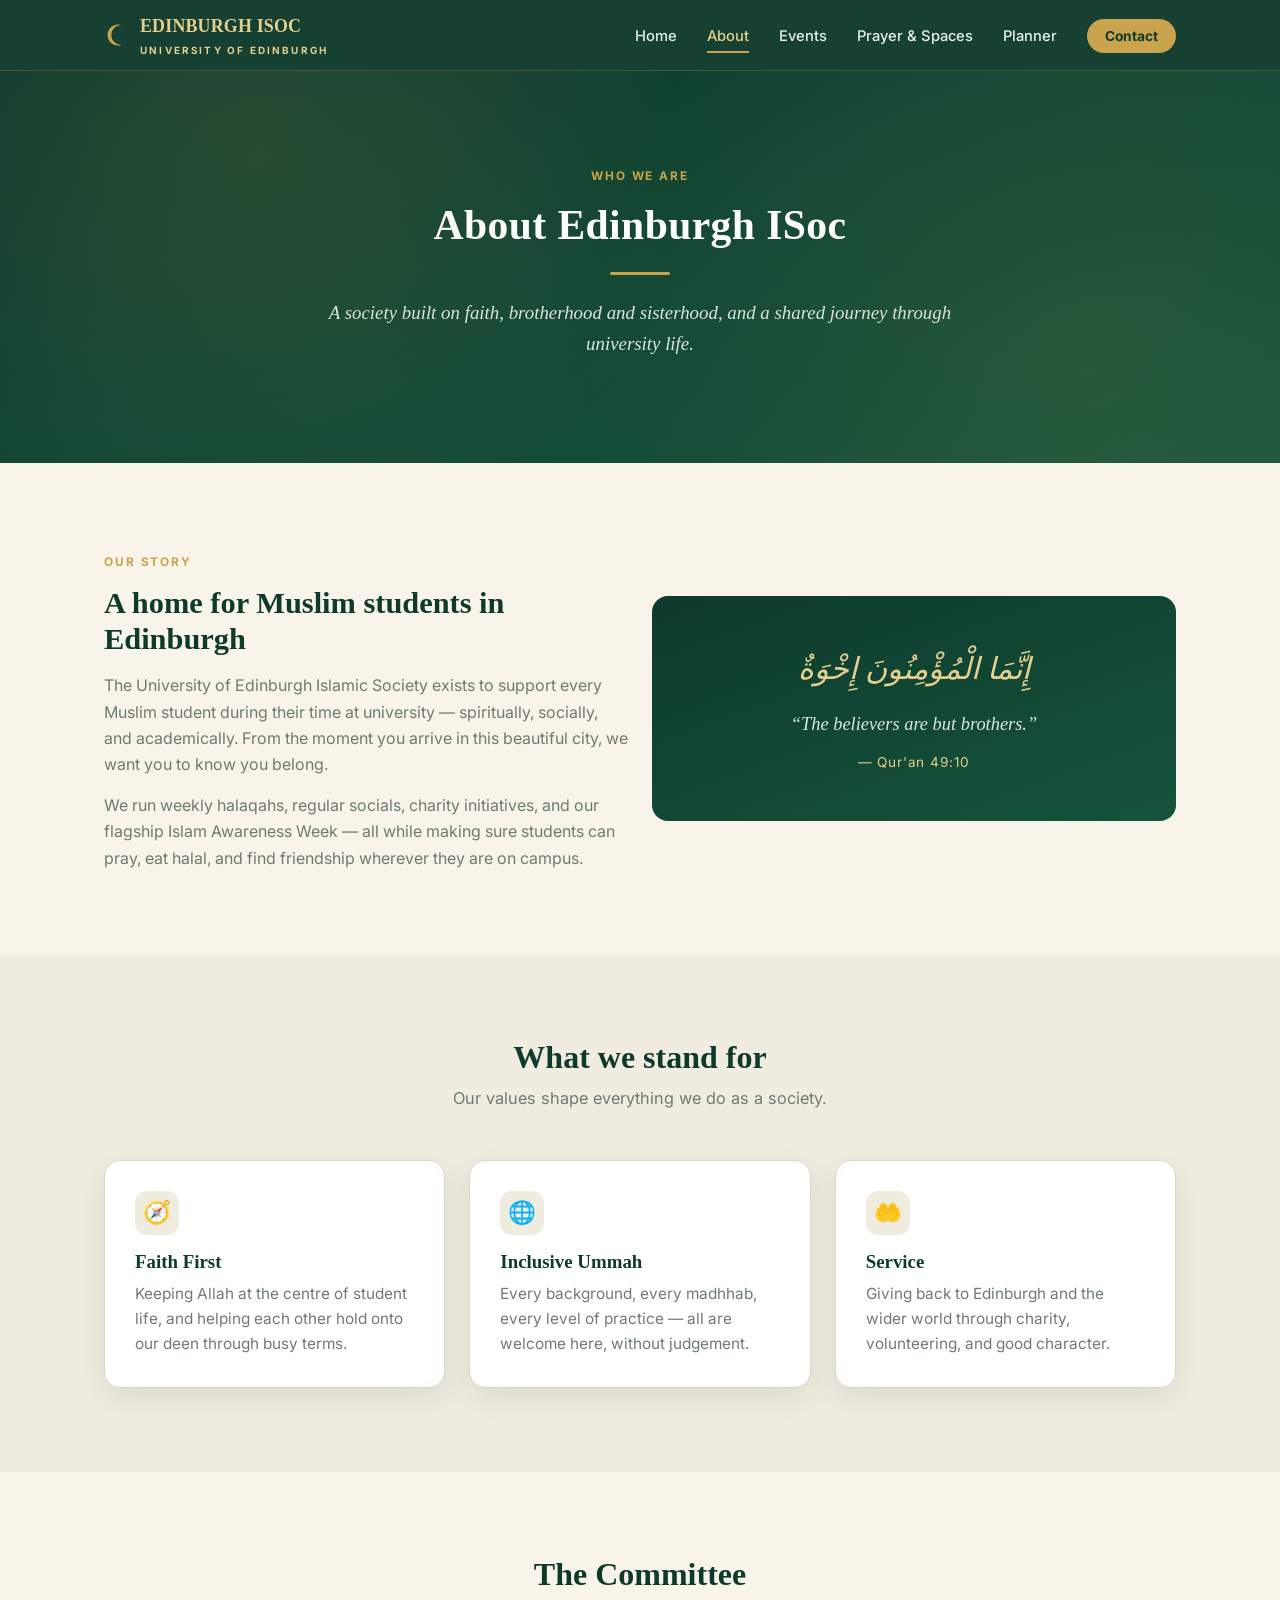
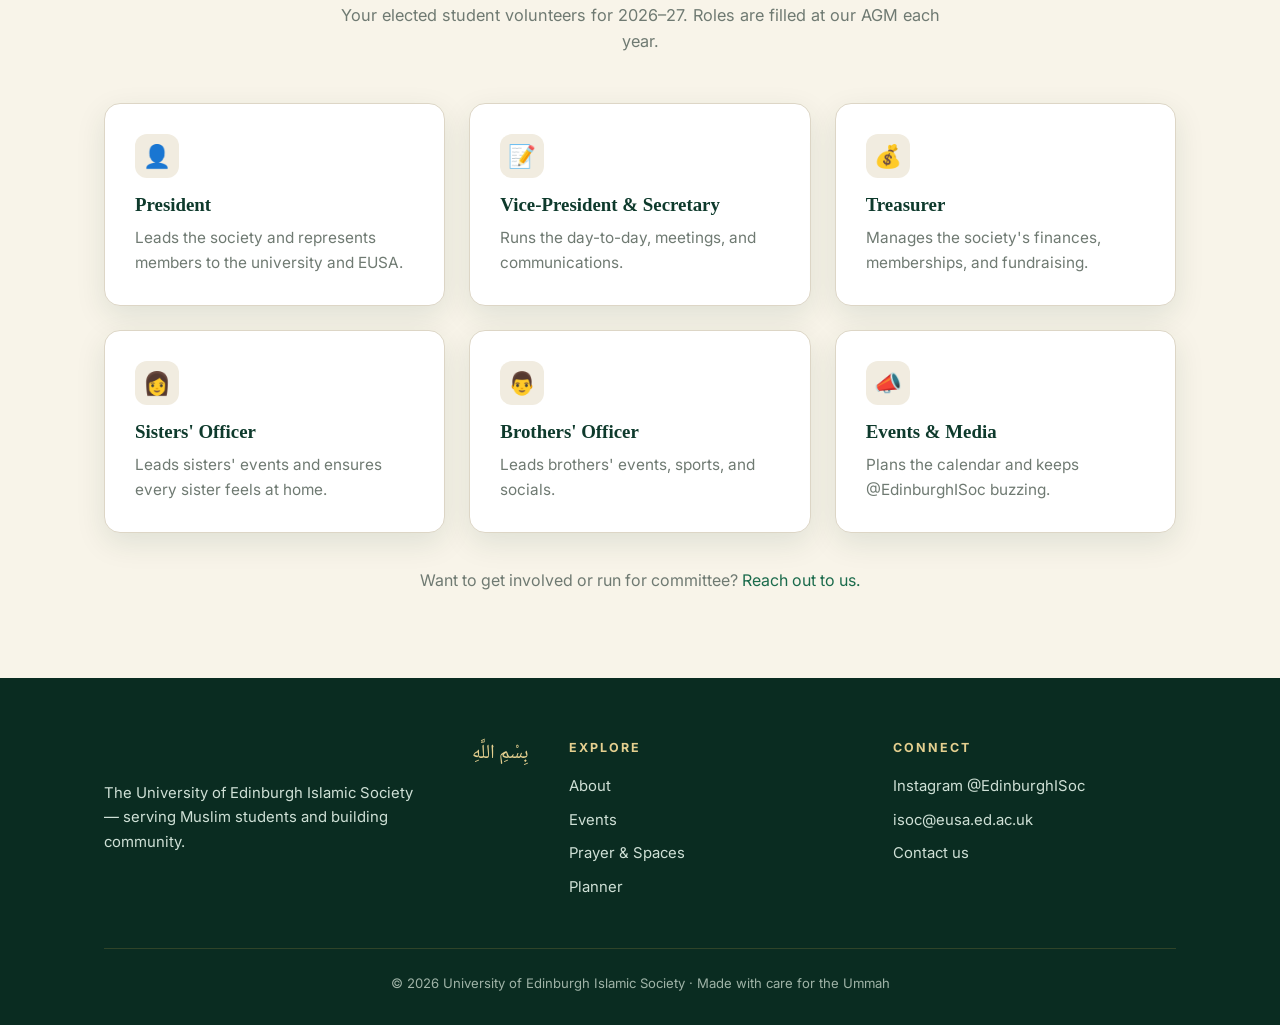
==== commit 548023e1: "Add files via upload" ====
--- a/about.html
+++ b/about.html
@@ -1,193 +1,84 @@
 <!DOCTYPE html>
 <html lang="en">
 <head>
-  <meta charset="UTF-8" />
-  <meta name="viewport" content="width=device-width, initial-scale=1.0" />
-  <title>About — ISocEd | Edinburgh Islamic Society</title>
-  <meta name="description" content="About the University of Edinburgh Islamic Society (ISocEd): our story since 2001, our values, and our committee." />
-  <link rel="icon" href="assets/logo-mark.png" />
-  <link rel="preconnect" href="https://fonts.googleapis.com" />
-  <link rel="preconnect" href="https://fonts.gstatic.com" crossorigin />
-  <link rel="stylesheet" href="assets/style.css" />
+<meta charset="UTF-8">
+<meta name="viewport" content="width=device-width,initial-scale=1">
+<title>About · Edinburgh ISoc</title>
+<meta name="description" content="Who we are: the University of Edinburgh Islamic Society, our mission, values and committee.">
+<link href="https://fonts.googleapis.com/css2?family=Inter:wght@400;500;600;700&family=Noto+Naskh+Arabic:wght@500;700&display=swap" rel="stylesheet">
+<link rel="stylesheet" href="assets/style.css">
 </head>
 <body>
+<nav class="nav"><div class="container">
+  <a class="brand" href="index.html"><svg class="crescent" viewBox="0 0 100 100"><path d="M66 12a40 40 0 1 0 0 76 31 31 0 1 1 0-76z" fill="currentColor"/></svg><span class="txt"><b>Edinburgh ISoc</b><span>University of Edinburgh</span></span></a>
+  <button class="burger" aria-label="Menu"><span></span><span></span><span></span></button>
+  <ul class="navlinks">
+    <li><a href="index.html">Home</a></li><li><a href="about.html" class="active">About</a></li><li><a href="events.html">Events</a></li><li><a href="prayer.html">Prayer &amp; Spaces</a></li><li><a href="planner.html">Planner</a></li><li><a href="contact.html" class="cta">Contact</a></li>
+  </ul>
+</div></nav>
 
-  <div class="topbar">
-    <div class="topbar-inner">
-      <span class="salaam">السلام عليكم ورحمة الله وبركاته</span>
-      <span class="tb-item">🏆 FOSIS Best Collaboration Event 2025</span>
-      <span class="tb-item">🕌 Since 2001</span>
-      <span class="tb-item">🗓️ Tuesdays 5pm · Chaplaincy, Potterrow</span>
-      <span class="tb-spacer"></span>
-      <a class="tb-link" href="https://linktr.ee/isocedinburgh" target="_blank" rel="noopener">All links &amp; tickets ↗</a>
+<header class="hero" style="padding:90px 0 96px">
+  <div class="container">
+    <span class="eyebrow">Who We Are</span>
+    <h1 style="font-size:2.6rem">About Edinburgh ISoc</h1>
+    <div class="divider-rule"></div>
+    <p class="lead">A society built on faith, brotherhood and sisterhood, and a shared journey through university life.</p>
+  </div>
+</header>
+
+<section>
+  <div class="container">
+    <div class="g2 grid" style="align-items:center">
+      <div class="reveal">
+        <span class="eyebrow">Our Story</span>
+        <h2 style="font-size:1.9rem;margin-bottom:14px">A home for Muslim students in Edinburgh</h2>
+        <p style="color:var(--muted);margin-bottom:14px">The University of Edinburgh Islamic Society exists to support every Muslim student during their time at university — spiritually, socially, and academically. From the moment you arrive in this beautiful city, we want you to know you belong.</p>
+        <p style="color:var(--muted)">We run weekly halaqahs, regular socials, charity initiatives, and our flagship Islam Awareness Week — all while making sure students can pray, eat halal, and find friendship wherever they are on campus.</p>
+      </div>
+      <div class="quote reveal">
+        <p class="ar">إِنَّمَا الْمُؤْمِنُونَ إِخْوَةٌ</p>
+        <p>“The believers are but brothers.”</p>
+        <cite>— Qur'an 49:10</cite>
+      </div>
     </div>
   </div>
+</section>
 
-  <header class="nav">
-    <nav class="nav-inner" aria-label="Primary">
-      <a class="brand" href="index.html" aria-label="ISocEd home">
-        <img class="brand-mark" src="assets/logo-mark.png" alt="ISocEd crescent logo" width="36" height="36"
-          onerror="this.outerHTML='&lt;svg class=&quot;brand-mark&quot; viewBox=&quot;0 0 100 100&quot; width=&quot;36&quot; height=&quot;36&quot; aria-hidden=&quot;true&quot;&gt;&lt;path d=&quot;M68 12a40 40 0 1 0 0 76 32 32 0 1 1 0-76z&quot; fill=&quot;%23c9a44c&quot;/&gt;&lt;/svg&gt;'" />
-        <span class="brand-text"><b>ISocEd</b><span>Edinburgh Islamic Society</span></span>
-      </a>
-      <div class="nav-links">
-        <a href="index.html">Home</a>
-        <a href="about.html" class="active" aria-current="page">About</a>
-        <a href="events.html">Events</a>
-        <a href="prayer.html">Prayer &amp; Spaces</a>
-        <a href="planner.html">Planner</a>
-        <a href="contact.html" class="nav-cta">Contact</a>
-      </div>
-      <button class="hamburger" aria-label="Open menu" aria-expanded="false" aria-controls="primary-menu">
-        <span></span><span></span><span></span>
-      </button>
-    </nav>
-  </header>
-  <div class="nav-overlay" aria-hidden="true"></div>
+<section class="alt">
+  <div class="container">
+    <h2 class="section-title">What we stand for</h2>
+    <p class="section-sub">Our values shape everything we do as a society.</p>
+    <div class="grid g3">
+      <div class="card reveal"><div class="ico">🧭</div><h3>Faith First</h3><p>Keeping Allah at the centre of student life, and helping each other hold onto our deen through busy terms.</p></div>
+      <div class="card reveal"><div class="ico">🌐</div><h3>Inclusive Ummah</h3><p>Every background, every madhhab, every level of practice — all are welcome here, without judgement.</p></div>
+      <div class="card reveal"><div class="ico">🤲</div><h3>Service</h3><p>Giving back to Edinburgh and the wider world through charity, volunteering, and good character.</p></div>
+    </div>
+  </div>
+</section>
 
-  <main>
-    <section class="page-hero">
-      <div class="hero-inner">
-        <h1>About Edinburgh ISoc</h1>
-        <div class="gold-rule"><span class="diamond"></span></div>
-        <p class="hero-lead">Two decades of brotherhood, sisterhood and faith at the University of Edinburgh.</p>
-      </div>
-    </section>
+<section>
+  <div class="container">
+    <h2 class="section-title">The Committee</h2>
+    <p class="section-sub">Your elected student volunteers for 2026–27. Roles are filled at our AGM each year.</p>
+    <div class="grid g3">
+      <div class="card reveal"><div class="ico">👤</div><h3>President</h3><p>Leads the society and represents members to the university and EUSA.</p></div>
+      <div class="card reveal"><div class="ico">📝</div><h3>Vice-President &amp; Secretary</h3><p>Runs the day-to-day, meetings, and communications.</p></div>
+      <div class="card reveal"><div class="ico">💰</div><h3>Treasurer</h3><p>Manages the society's finances, memberships, and fundraising.</p></div>
+      <div class="card reveal"><div class="ico">👩</div><h3>Sisters' Officer</h3><p>Leads sisters' events and ensures every sister feels at home.</p></div>
+      <div class="card reveal"><div class="ico">👨</div><h3>Brothers' Officer</h3><p>Leads brothers' events, sports, and socials.</p></div>
+      <div class="card reveal"><div class="ico">📣</div><h3>Events &amp; Media</h3><p>Plans the calendar and keeps @EdinburghISoc buzzing.</p></div>
+    </div>
+    <p style="text-align:center;margin-top:34px;color:var(--muted)">Want to get involved or run for committee? <a href="contact.html">Reach out to us.</a></p>
+  </div>
+</section>
 
-    <!-- ===== Story ===== -->
-    <section class="section section--cream">
-      <div class="container">
-        <div class="feature">
-          <div class="reveal">
-            <span class="eyebrow" style="color:var(--gold);font-weight:600;letter-spacing:.14em;text-transform:uppercase;font-size:.76rem;">Our story</span>
-            <h2>A home away from home since 2001</h2>
-            <div class="gold-rule start"><span class="diamond"></span></div>
-            <p>Founded in 2001, the University of Edinburgh Islamic Society has spent more than two decades supporting Muslim students spiritually, socially and academically. From a small group of students praying together between lectures, we have grown into one of the most active and beloved societies on campus — a genuine family for students arriving from every corner of the world.</p>
-            <p>We are proud winners of the <strong>FOSIS Best Collaboration Event 2025</strong>, a reflection of our commitment to working hand-in-hand with other societies and communities. At the heart of everything is our weekly halaqah, held every <strong>Tuesday at 5pm at the Chaplaincy, Potterrow</strong> — a calm, welcoming circle of knowledge and reflection that anchors our week and our community.</p>
-          </div>
-          <div class="reveal">
-            <div class="quote-card">
-              <p class="ar">إِنَّمَا الْمُؤْمِنُونَ إِخْوَةٌ</p>
-              <p class="tr">“The believers are but brothers.”</p>
-              <p class="ref">Qur’an 49:10</p>
-            </div>
-          </div>
-        </div>
-      </div>
-    </section>
-
-    <!-- ===== Values ===== -->
-    <section class="section section--panel">
-      <div class="container">
-        <div class="section-head reveal">
-          <span class="eyebrow">What we stand for</span>
-          <h2>Our values</h2>
-          <div class="gold-rule"><span class="diamond"></span></div>
-          <p>Three principles guide everything we do as a society.</p>
-        </div>
-        <div class="grid grid-3">
-          <article class="card reveal">
-            <span class="icon-chip" aria-hidden="true">🕌</span>
-            <h3>Faith First</h3>
-            <p>Worship, knowledge and remembrance of Allah sit at the centre of our society. We help one another keep faith strong through the demands of student life.</p>
-          </article>
-          <article class="card reveal">
-            <span class="icon-chip" aria-hidden="true">🌍</span>
-            <h3>Inclusive Ummah</h3>
-            <p>Every background, culture and level of practice is welcome. We are one ummah — and whoever you are, there is a place for you with us.</p>
-          </article>
-          <article class="card reveal">
-            <span class="icon-chip" aria-hidden="true">🥲</span>
-            <h3>Service</h3>
-            <p>From charity fundraisers to community volunteering, we strive to give back to Edinburgh and beyond with generosity and sincerity.</p>
-          </article>
-        </div>
-      </div>
-    </section>
-
-    <!-- ===== Committee ===== -->
-    <section class="section section--cream">
-      <div class="container">
-        <div class="section-head reveal">
-          <span class="eyebrow">Your committee</span>
-          <h2>The team behind ISoc</h2>
-          <div class="gold-rule"><span class="diamond"></span></div>
-          <p>A dedicated student committee runs the society each year. Roles are filled by election at our Annual General Meeting (AGM).</p>
-        </div>
-        <div class="grid grid-3">
-          <article class="card reveal">
-            <span class="role-tag">Leadership</span>
-            <h3>President</h3>
-            <p>Leads the society, sets the vision for the year, and represents ISoc to the University, EUSA and FOSIS.</p>
-          </article>
-          <article class="card reveal">
-            <span class="role-tag">Leadership</span>
-            <h3>Vice-President &amp; Secretary</h3>
-            <p>Supports the President, coordinates the committee, and keeps our meetings, records and communications running smoothly.</p>
-          </article>
-          <article class="card reveal">
-            <span class="role-tag">Finance</span>
-            <h3>Treasurer</h3>
-            <p>Manages the society’s budget, ticketing and fundraising, ensuring every penny is spent transparently and wisely.</p>
-          </article>
-          <article class="card reveal">
-            <span class="role-tag">Welfare</span>
-            <h3>Sisters’ Officer</h3>
-            <p>Champions the sisters’ community, organises sisters’ socials and ensures every sister feels welcome and supported.</p>
-          </article>
-          <article class="card reveal">
-            <span class="role-tag">Welfare</span>
-            <h3>Brothers’ Officer</h3>
-            <p>Champions the brothers’ community, runs brothers’ socials and sports, and looks out for the wellbeing of the brothers.</p>
-          </article>
-          <article class="card reveal">
-            <span class="role-tag">Outreach</span>
-            <h3>Events &amp; Media</h3>
-            <p>Plans our calendar of events and tells the ISoc story online — from Instagram to Islam Awareness Week.</p>
-          </article>
-        </div>
-        <p class="center" style="color:var(--muted);margin-top:28px;">Interested in joining the committee? Roles are elected at the AGM — <a href="contact.html">get in touch</a> to find out more.</p>
-      </div>
-    </section>
-  </main>
-
-  <footer class="footer">
-    <div class="container">
-      <div class="footer-grid">
-        <div class="footer-about">
-          <p class="bismillah">بِسْمِ اللَّهِ الرَّحْمَٰنِ الرَّحِيمِ</p>
-          <p>The University of Edinburgh Islamic Society — a home away from home for Muslim students since 2001. Affiliated with EUSA &amp; FOSIS Scotland.</p>
-        </div>
-        <div>
-          <h4>Explore</h4>
-          <ul>
-            <li><a href="index.html">Home</a></li>
-            <li><a href="about.html">About</a></li>
-            <li><a href="events.html">Events</a></li>
-            <li><a href="prayer.html">Prayer &amp; Spaces</a></li>
-            <li><a href="planner.html">Planner</a></li>
-          </ul>
-        </div>
-        <div>
-          <h4>Connect</h4>
-          <ul>
-            <li><a href="https://instagram.com/isocedinburgh" target="_blank" rel="noopener">Instagram @isocedinburgh</a></li>
-            <li><a href="https://linktr.ee/isocedinburgh" target="_blank" rel="noopener">Linktree — tickets &amp; forms</a></li>
-            <li><a href="mailto:isoc@eusa.ed.ac.uk">isoc@eusa.ed.ac.uk</a></li>
-            <li><a href="contact.html">Contact us</a></li>
-          </ul>
-        </div>
-      </div>
-      <div class="footer-bottom">
-        <span class="brand-mini">
-          <img src="assets/logo-mark.png" alt="" aria-hidden="true" width="26" height="26" onerror="this.style.display='none'" />
-          ISocEd · Edinburgh Islamic Society
-        </span>
-        <span>&copy; <span id="year">2026</span> University of Edinburgh Islamic Society. All rights reserved.</span>
-      </div>
-    </div>
-  </footer>
-
-  <script src="assets/script.js"></script>
-</body>
-</html>
+<footer><div class="container">
+  <div class="fgrid">
+    <div><p class="ar">بِسْمِ اللَّهِ</p><p style="color:#cfe0d6;font-size:.93rem;max-width:320px">The University of Edinburgh Islamic Society — serving Muslim students and building community.</p></div>
+    <div><h4>Explore</h4><a href="about.html">About</a><a href="events.html">Events</a><a href="prayer.html">Prayer &amp; Spaces</a><a href="planner.html">Planner</a></div>
+    <div><h4>Connect</h4><a href="https://instagram.com/EdinburghISoc">Instagram @EdinburghISoc</a><a href="mailto:isoc@eusa.ed.ac.uk">isoc@eusa.ed.ac.uk</a><a href="contact.html">Contact us</a></div>
+  </div>
+  <div class="fbottom">© <span id="yr">2026</span> University of Edinburgh Islamic Society · Made with care for the Ummah</div>
+</div></footer>
+<script src="assets/script.js"></script>
+</body></html>
--- a/assets/style.css
+++ b/assets/style.css
@@ -1,344 +1,147 @@
-/* =====================================================================
-   ISocEd — University of Edinburgh Islamic Society
-   Global stylesheet (all pages)
-   Handwritten CSS. No frameworks, no bundlers.
-   ===================================================================== */
+:root{
+  --ink:#0e3a2c; --ink2:#0a2c21; --green:#1b6b4c; --green2:#15543c;
+  --gold:#c9a44c; --gold-lt:#e4cf8f; --cream:#f8f4e9; --panel:#f1ece0;
+  --text:#26302a; --muted:#6f7a72; --white:#ffffff; --line:#ddd6c6;
+  --maxw:1120px; --r:16px; --shadow:0 10px 30px rgba(14,58,44,.10);
+  --serif:'Georgia','Times New Roman',serif;
+  --sans:'Inter','Helvetica Neue',Arial,'Liberation Sans',sans-serif;
+}
+*{box-sizing:border-box;margin:0;padding:0}
+html{scroll-behavior:smooth}
+body{font-family:var(--sans);color:var(--text);background:var(--cream);line-height:1.65;-webkit-font-smoothing:antialiased}
+img{max-width:100%;display:block}
+a{color:var(--green);text-decoration:none}
+a:hover{color:var(--gold)}
+.container{max-width:var(--maxw);margin:0 auto;padding:0 24px}
+.serif{font-family:var(--serif)}
+.ar{font-family:'Noto Naskh Arabic','Amiri',serif;direction:rtl}
+section{padding:84px 0}
+h1,h2,h3{font-family:var(--serif);line-height:1.18;color:var(--ink);font-weight:700}
+h2.section-title{font-size:2rem;text-align:center;margin-bottom:8px}
+.section-sub{text-align:center;color:var(--muted);max-width:620px;margin:0 auto 48px;font-size:1.02rem}
+.eyebrow{display:inline-block;letter-spacing:.16em;text-transform:uppercase;font-size:.74rem;font-weight:700;color:var(--gold);margin-bottom:14px}
 
-@import url('https://fonts.googleapis.com/css2?family=Inter:wght@400;500;600;700&family=Noto+Naskh+Arabic:wght@400;500;600;700&display=swap');
+/* ---------- NAV ---------- */
+.nav{position:sticky;top:0;z-index:50;background:rgba(14,58,44,.97);backdrop-filter:blur(8px);border-bottom:1px solid rgba(201,164,76,.25)}
+.nav .container{display:flex;align-items:center;justify-content:space-between;height:70px}
+.brand{display:flex;align-items:center;gap:10px;color:var(--white)}
+.brand:hover{color:var(--white)}
+.brand .crescent{width:26px;height:26px;color:var(--gold)}
+.brand b{font-family:var(--serif);font-size:1.12rem;letter-spacing:.01em}
+.brand span{display:block;font-size:.62rem;letter-spacing:.22em;text-transform:uppercase;color:var(--gold-lt);font-weight:700}
+.navlinks{display:flex;align-items:center;gap:30px;list-style:none}
+.navlinks a{color:#e9efe9;font-size:.92rem;font-weight:500;position:relative}
+.navlinks a:hover,.navlinks a.active{color:var(--gold-lt)}
+.navlinks a.active::after{content:'';position:absolute;left:0;right:0;bottom:-8px;height:2px;background:var(--gold)}
+.nav .cta{background:var(--gold);color:var(--ink)!important;padding:9px 18px;border-radius:999px;font-weight:700;font-size:.86rem}
+.nav .cta:hover{background:var(--gold-lt)}
+.burger{display:none;background:none;border:0;cursor:pointer;width:30px;height:24px;position:relative}
+.burger span{position:absolute;left:0;right:0;height:2.5px;background:var(--gold-lt);border-radius:2px;transition:.25s}
+.burger span:nth-child(1){top:0}.burger span:nth-child(2){top:11px}.burger span:nth-child(3){top:22px}
 
-/* ---------- Design tokens ---------- */
-:root {
-  --ink: #0e3a2c;
-  --ink2: #0a2c21;
-  --green: #1b6b4c;
-  --green2: #15543c;
-  --gold: #c9a44c;
-  --gold-lt: #e4cf8f;
-  --cream: #f8f4e9;
-  --panel: #f1ece0;
-  --text: #26302a;
-  --muted: #6f7a72;
-  --white: #ffffff;
-  --line: #ddd6c6;
+/* ---------- HERO ---------- */
+.hero{position:relative;background:linear-gradient(160deg,var(--ink) 0%,var(--green2) 100%);color:var(--white);text-align:center;padding:120px 0 130px;overflow:hidden}
+.hero::after{content:'';position:absolute;inset:0;background-image:radial-gradient(circle at 20% 20%,rgba(201,164,76,.12),transparent 40%),radial-gradient(circle at 85% 75%,rgba(201,164,76,.10),transparent 45%);pointer-events:none}
+.hero .crescent-lg{width:64px;height:64px;color:var(--gold-lt);margin:0 auto 22px}
+.hero h1{color:var(--white);font-size:3.1rem;letter-spacing:.01em}
+.hero .ar{font-size:1.7rem;color:var(--gold-lt);margin:6px 0 4px}
+.hero p.lead{font-size:1.18rem;color:#dce7df;max-width:640px;margin:18px auto 8px;font-family:var(--serif);font-style:italic}
+.hero .meta{letter-spacing:.18em;text-transform:uppercase;font-size:.74rem;color:var(--gold-lt);margin-top:26px}
+.hero-actions{margin-top:34px;display:flex;gap:14px;justify-content:center;flex-wrap:wrap}
+.divider-rule{width:60px;height:3px;background:var(--gold);margin:22px auto;border-radius:3px}
 
-  --serif: Georgia, 'Times New Roman', Times, serif;
-  --body: 'Inter', system-ui, -apple-system, 'Segoe UI', Roboto, Helvetica, Arial, sans-serif;
-  --arabic: 'Noto Naskh Arabic', 'Geeza Pro', 'Traditional Arabic', serif;
+/* ---------- BUTTONS ---------- */
+.btn{display:inline-block;padding:13px 26px;border-radius:999px;font-weight:700;font-size:.92rem;cursor:pointer;border:2px solid transparent;transition:.2s}
+.btn-gold{background:var(--gold);color:var(--ink)}
+.btn-gold:hover{background:var(--gold-lt);color:var(--ink);transform:translateY(-2px)}
+.btn-ghost{background:transparent;border-color:var(--gold-lt);color:var(--gold-lt)}
+.btn-ghost:hover{background:rgba(201,164,76,.12);color:var(--white)}
+.btn-green{background:var(--green);color:var(--white)}
+.btn-green:hover{background:var(--green2);color:var(--white);transform:translateY(-2px)}
 
-  --radius: 16px;
-  --radius-sm: 10px;
-  --radius-lg: 24px;
-  --maxw: 1120px;
-  --shadow-sm: 0 2px 8px rgba(14, 58, 44, 0.06);
-  --shadow: 0 10px 30px rgba(14, 58, 44, 0.10);
-  --shadow-lg: 0 22px 50px rgba(14, 58, 44, 0.16);
-  --ring: 0 0 0 3px rgba(201, 164, 76, 0.35);
+/* ---------- CARDS / GRID ---------- */
+.grid{display:grid;gap:24px}
+.g3{grid-template-columns:repeat(3,1fr)}
+.g2{grid-template-columns:repeat(2,1fr)}
+.card{background:var(--white);border:1px solid var(--line);border-radius:var(--r);padding:30px;box-shadow:var(--shadow);transition:.2s}
+.card:hover{transform:translateY(-4px);border-color:var(--gold)}
+.card .ico{width:44px;height:44px;border-radius:12px;background:var(--panel);display:flex;align-items:center;justify-content:center;color:var(--green);margin-bottom:16px;font-size:1.4rem}
+.card h3{font-size:1.18rem;margin-bottom:8px}
+.card p{color:var(--muted);font-size:.96rem}
+.alt{background:var(--panel)}
+
+/* ---------- EVENTS ---------- */
+.event{display:flex;gap:20px;align-items:flex-start;background:var(--white);border:1px solid var(--line);border-left:4px solid var(--green);border-radius:12px;padding:20px 24px;margin-bottom:14px}
+.event .when{min-width:92px;font-weight:700;color:var(--green);font-size:.9rem}
+.event h3{font-size:1.08rem;margin-bottom:3px}
+.event p{color:var(--muted);font-size:.94rem}
+.badge{display:inline-block;font-size:.7rem;font-weight:700;letter-spacing:.05em;text-transform:uppercase;padding:4px 10px;border-radius:999px;margin-top:8px}
+.badge.free{background:#e3f1e8;color:#1b6b4c}
+.badge.ticketed{background:#fbeada;color:#b4641d}
+.badge.mixed{background:#f3ecd6;color:#9a7b22}
+
+/* ---------- PRAYER TABLE ---------- */
+.table-wrap{overflow-x:auto;border-radius:12px;border:1px solid var(--line)}
+table{width:100%;border-collapse:collapse;background:var(--white);min-width:480px}
+th,td{padding:13px 16px;text-align:left;border-bottom:1px solid var(--line);font-size:.95rem}
+th{background:var(--green);color:var(--white);font-family:var(--sans);font-weight:600;letter-spacing:.02em}
+tr:last-child td{border-bottom:0}
+tbody tr:nth-child(even){background:var(--panel)}
+
+/* ---------- CALLOUT / QURAN ---------- */
+.quote{background:linear-gradient(160deg,var(--ink),var(--green2));color:var(--white);border-radius:var(--r);padding:48px;text-align:center}
+.quote .ar{font-size:1.9rem;color:var(--gold-lt);margin-bottom:14px}
+.quote p{font-family:var(--serif);font-style:italic;font-size:1.15rem;color:#dce7df}
+.quote cite{display:block;margin-top:12px;color:var(--gold-lt);font-style:normal;font-size:.85rem;letter-spacing:.06em}
+
+/* ---------- PLANNER FEATURE ---------- */
+.feature{display:grid;grid-template-columns:1fr 1fr;gap:48px;align-items:center}
+.feature .pcover{background:linear-gradient(160deg,var(--ink),var(--green2));border-radius:var(--r);padding:54px 40px;color:var(--white);text-align:center;box-shadow:var(--shadow);border:1px solid rgba(201,164,76,.3)}
+.feature .pcover .crescent{width:46px;height:46px;color:var(--gold-lt);margin:0 auto 18px}
+.feature .pcover small{letter-spacing:.16em;text-transform:uppercase;color:var(--gold-lt);font-size:.7rem;font-weight:700}
+.feature .pcover h3{color:var(--white);font-size:1.7rem;margin:14px 0}
+.feature .pcover .yr{color:var(--gold-lt);font-style:italic;font-family:var(--serif)}
+.price{font-size:2.2rem;font-weight:700;color:var(--green);font-family:var(--serif)}
+.ticklist{list-style:none;margin:18px 0}
+.ticklist li{padding:7px 0 7px 30px;position:relative;color:var(--text)}
+.ticklist li::before{content:'✓';position:absolute;left:0;color:var(--gold);font-weight:700}
+
+/* ---------- FORM ---------- */
+.form{display:grid;gap:16px;max-width:560px;margin:0 auto}
+.form input,.form textarea{width:100%;padding:14px 16px;border:1px solid var(--line);border-radius:10px;font-family:var(--sans);font-size:.96rem;background:var(--white)}
+.form input:focus,.form textarea:focus{outline:2px solid var(--gold-lt);border-color:var(--gold)}
+.form label{font-weight:600;font-size:.9rem;margin-bottom:-8px}
+
+/* ---------- FOOTER ---------- */
+footer{background:var(--ink2);color:#cfe0d6;padding:60px 0 30px}
+.fgrid{display:grid;grid-template-columns:1.5fr 1fr 1fr;gap:40px;margin-bottom:40px}
+footer h4{color:var(--gold-lt);font-family:var(--sans);font-size:.78rem;letter-spacing:.16em;text-transform:uppercase;margin-bottom:16px}
+footer a{color:#cfe0d6;display:block;margin-bottom:9px;font-size:.93rem}
+footer a:hover{color:var(--gold-lt)}
+footer .ar{color:var(--gold-lt);font-size:1.25rem;margin-bottom:10px}
+.fbottom{border-top:1px solid rgba(201,164,76,.2);padding-top:24px;text-align:center;font-size:.82rem;color:#9fb3a7}
+
+/* ---------- REVEAL ---------- */
+.reveal{opacity:0;transform:translateY(20px);transition:.6s ease}
+.reveal.in{opacity:1;transform:none}
+
+/* ---------- RESPONSIVE ---------- */
+@media(max-width:860px){
+  .g3{grid-template-columns:1fr 1fr}
+  .feature{grid-template-columns:1fr}
+  .fgrid{grid-template-columns:1fr 1fr}
+  .hero h1{font-size:2.3rem}
+  .navlinks{position:fixed;top:70px;right:0;bottom:0;width:74%;max-width:320px;background:var(--ink);flex-direction:column;align-items:flex-start;gap:0;padding:24px;transform:translateX(100%);transition:.3s;box-shadow:-10px 0 30px rgba(0,0,0,.3)}
+  .navlinks.open{transform:none}
+  .navlinks li{width:100%}
+  .navlinks a{display:block;padding:14px 0;width:100%;border-bottom:1px solid rgba(255,255,255,.08)}
+  .navlinks a.active::after{display:none}
+  .nav .cta{margin-top:12px}
+  .burger{display:block}
 }
-
-/* ---------- Reset / base ---------- */
-*, *::before, *::after { box-sizing: border-box; }
-html { scroll-behavior: smooth; -webkit-text-size-adjust: 100%; }
-body {
-  margin: 0;
-  font-family: var(--body);
-  color: var(--text);
-  background: var(--cream);
-  line-height: 1.65;
-  font-size: 17px;
-  -webkit-font-smoothing: antialiased;
-  text-rendering: optimizeLegibility;
+@media(max-width:560px){
+  section{padding:60px 0}
+  .g3,.g2,.fgrid{grid-template-columns:1fr}
+  .hero h1{font-size:2rem}
+  .quote{padding:32px 22px}
 }
-img { max-width: 100%; display: block; }
-a { color: var(--green); text-decoration: none; }
-a:hover { color: var(--green2); }
-h1, h2, h3, h4 { font-family: var(--serif); color: var(--ink); line-height: 1.18; font-weight: 700; margin: 0 0 .4em; letter-spacing: .2px; }
-h1 { font-size: clamp(2rem, 5vw, 3.2rem); }
-h2 { font-size: clamp(1.6rem, 3.4vw, 2.4rem); }
-h3 { font-size: 1.25rem; }
-p { margin: 0 0 1rem; }
-:focus-visible { outline: none; box-shadow: var(--ring); border-radius: 6px; }
-
-/* ---------- Layout helpers ---------- */
-.container { width: 100%; max-width: var(--maxw); margin-inline: auto; padding-inline: 24px; }
-.section { padding: clamp(48px, 7vw, 88px) 0; }
-.section--cream { background: var(--cream); }
-.section--panel { background: var(--panel); }
-.section--ink { background: var(--ink); color: var(--cream); }
-.section-head { max-width: 720px; margin: 0 auto clamp(28px, 4vw, 48px); text-align: center; }
-.section-head.left { margin-inline: 0; text-align: left; }
-.section-head .eyebrow { display: inline-block; font-family: var(--body); font-weight: 600; letter-spacing: .14em; text-transform: uppercase; font-size: .76rem; color: var(--gold); margin-bottom: .6rem; }
-.section-head p { color: var(--muted); font-size: 1.05rem; }
-.lead { font-size: 1.15rem; color: var(--muted); }
-.center { text-align: center; }
-
-/* ---------- Gold divider ---------- */
-.gold-rule { display: flex; align-items: center; justify-content: center; gap: 10px; margin: 18px auto; }
-.gold-rule::before, .gold-rule::after { content: ""; height: 2px; width: 64px; background: linear-gradient(90deg, transparent, var(--gold)); border-radius: 2px; }
-.gold-rule::after { background: linear-gradient(90deg, var(--gold), transparent); }
-.gold-rule .diamond { width: 9px; height: 9px; background: var(--gold); transform: rotate(45deg); border-radius: 2px; }
-.gold-rule.start { justify-content: flex-start; }
-.gold-rule.start::before { display: none; }
-
-/* Arabic text */
-.arabic { font-family: var(--arabic); direction: rtl; line-height: 2; }
-
-/* =====================================================================
-   Salaam top bar
-   ===================================================================== */
-.topbar { background: var(--ink2); color: var(--gold-lt); font-size: .82rem; border-bottom: 1px solid rgba(201,164,76,.18); }
-.topbar-inner { display: flex; align-items: center; gap: 22px; padding: 8px 24px; max-width: var(--maxw); margin-inline: auto; white-space: nowrap; overflow-x: auto; scrollbar-width: none; }
-.topbar-inner::-webkit-scrollbar { display: none; }
-.topbar .salaam { font-family: var(--arabic); direction: rtl; color: var(--gold-lt); font-size: .95rem; font-weight: 500; }
-.topbar .tb-item { color: rgba(248,244,233,.86); display: inline-flex; align-items: center; gap: 6px; }
-.topbar .tb-spacer { flex: 1 1 auto; min-width: 8px; }
-.topbar .tb-link { color: var(--gold); font-weight: 600; }
-.topbar .tb-link:hover { color: var(--gold-lt); }
-
-/* =====================================================================
-   Sticky nav
-   ===================================================================== */
-.nav { position: sticky; top: 0; z-index: 50; background: rgba(248,244,233,.88); backdrop-filter: saturate(140%) blur(10px); border-bottom: 1px solid var(--line); }
-.nav-inner { display: flex; align-items: center; justify-content: space-between; gap: 16px; padding: 12px 24px; max-width: var(--maxw); margin-inline: auto; }
-.brand { display: inline-flex; align-items: center; gap: 12px; }
-.brand img.brand-mark, .brand svg.brand-mark { width: 36px; height: 36px; border-radius: 9px; object-fit: cover; box-shadow: var(--shadow-sm); background: var(--cream); }
-.brand-text { display: flex; flex-direction: column; line-height: 1.05; }
-.brand-text b { font-family: var(--serif); color: var(--ink); font-size: 1.18rem; }
-.brand-text span { font-size: .72rem; color: var(--muted); letter-spacing: .04em; }
-
-.nav-links { display: flex; align-items: center; gap: 4px; }
-.nav-links a { color: var(--ink); font-weight: 500; font-size: .96rem; padding: 9px 14px; border-radius: 999px; transition: background .18s ease, color .18s ease; }
-.nav-links a:hover { background: rgba(201,164,76,.14); }
-.nav-links a.active { color: var(--green2); background: rgba(27,107,76,.10); font-weight: 600; }
-.nav-links a.nav-cta { background: var(--gold); color: var(--ink2); font-weight: 600; padding: 9px 18px; box-shadow: var(--shadow-sm); }
-.nav-links a.nav-cta:hover { background: var(--gold-lt); }
-
-.hamburger { display: none; flex-direction: column; gap: 5px; background: none; border: 0; cursor: pointer; padding: 8px; border-radius: 10px; }
-.hamburger span { width: 24px; height: 2px; background: var(--ink); border-radius: 2px; transition: transform .25s ease, opacity .25s ease; }
-.nav-overlay { display: none; }
-
-/* =====================================================================
-   Buttons
-   ===================================================================== */
-.btn { display: inline-flex; align-items: center; justify-content: center; gap: 8px; font-family: var(--body); font-weight: 600; font-size: .98rem; padding: 13px 24px; border-radius: 999px; border: 2px solid transparent; cursor: pointer; transition: transform .15s ease, box-shadow .2s ease, background .2s ease, color .2s ease; line-height: 1; }
-.btn:active { transform: translateY(1px); }
-.btn-gold { background: var(--gold); color: var(--ink2); box-shadow: var(--shadow-sm); }
-.btn-gold:hover { background: var(--gold-lt); color: var(--ink2); box-shadow: var(--shadow); transform: translateY(-2px); }
-.btn-green { background: var(--green); color: var(--white); box-shadow: var(--shadow-sm); }
-.btn-green:hover { background: var(--green2); color: var(--white); box-shadow: var(--shadow); transform: translateY(-2px); }
-.btn-ghost { background: transparent; color: var(--gold); border-color: var(--gold); }
-.btn-ghost:hover { background: rgba(201,164,76,.14); color: var(--gold-lt); transform: translateY(-2px); }
-.btn-ghost.on-light { color: var(--green2); border-color: var(--gold); }
-.btn-ghost.on-light:hover { background: rgba(201,164,76,.12); color: var(--green2); }
-.btn-row { display: flex; flex-wrap: wrap; gap: 14px; }
-.btn-row.center { justify-content: center; }
-
-/* =====================================================================
-   Hero
-   ===================================================================== */
-.hero { position: relative; background: radial-gradient(120% 120% at 50% -10%, var(--green2) 0%, var(--ink) 55%, var(--ink2) 100%); color: var(--cream); overflow: hidden; }
-.hero::before { content: ""; position: absolute; inset: 0; background-image: radial-gradient(rgba(201,164,76,.10) 1px, transparent 1px); background-size: 26px 26px; opacity: .5; pointer-events: none; }
-.hero-inner { position: relative; max-width: var(--maxw); margin-inline: auto; padding: clamp(56px, 9vw, 104px) 24px; text-align: center; }
-.hero h1 { color: var(--white); }
-.hero .logo-full { width: clamp(120px, 22vw, 148px); height: auto; margin: 0 auto 22px; border-radius: 18px; box-shadow: 0 14px 40px rgba(0,0,0,.28); background: var(--cream); }
-.hero .bismillah { font-family: var(--arabic); direction: rtl; color: var(--gold-lt); font-size: clamp(1.6rem, 4vw, 2.3rem); margin-bottom: 10px; }
-.hero .gold-rule::before, .hero .gold-rule::after { background: linear-gradient(90deg, transparent, var(--gold)); }
-.hero .gold-rule::after { background: linear-gradient(90deg, var(--gold), transparent); }
-.hero .hero-lead { color: rgba(248,244,233,.9); font-size: 1.2rem; max-width: 640px; margin: 8px auto 26px; }
-.hero .hero-meta { margin-top: 24px; color: var(--gold-lt); font-size: .92rem; letter-spacing: .02em; }
-
-/* Page (inner) hero — smaller, for sub pages */
-.page-hero { background: linear-gradient(160deg, var(--green2), var(--ink) 70%); color: var(--cream); }
-.page-hero::before { content: ""; }
-.page-hero .hero-inner { padding: clamp(48px, 7vw, 78px) 24px; }
-.page-hero h1 { color: var(--white); }
-.page-hero .hero-lead { margin-bottom: 0; }
-.page-hero .arabic-sub { font-family: var(--arabic); direction: rtl; color: var(--gold-lt); font-size: clamp(1.4rem, 3.5vw, 2rem); margin: 4px 0 12px; }
-
-/* =====================================================================
-   Cards
-   ===================================================================== */
-.grid { display: grid; gap: 22px; }
-.grid-3 { grid-template-columns: repeat(3, 1fr); }
-.grid-2 { grid-template-columns: repeat(2, 1fr); }
-
-.card { background: var(--white); border: 1px solid var(--line); border-radius: var(--radius); padding: 26px; box-shadow: var(--shadow-sm); transition: transform .2s ease, box-shadow .2s ease, border-color .2s ease; }
-.card:hover { transform: translateY(-6px); box-shadow: var(--shadow); border-color: var(--gold-lt); }
-.icon-chip { display: inline-flex; align-items: center; justify-content: center; width: 52px; height: 52px; border-radius: 14px; font-size: 1.5rem; background: linear-gradient(150deg, var(--gold-lt), var(--gold)); color: var(--ink2); margin-bottom: 14px; box-shadow: var(--shadow-sm); }
-.card h3 { margin-bottom: .35em; }
-.card p { color: var(--muted); margin-bottom: 0; font-size: .98rem; }
-.card .role-tag { display: inline-block; font-size: .72rem; font-weight: 600; letter-spacing: .08em; text-transform: uppercase; color: var(--gold); margin-bottom: 8px; }
-
-/* =====================================================================
-   Quote bands
-   ===================================================================== */
-.quote-band { background: linear-gradient(135deg, var(--green) 0%, var(--green2) 60%, var(--ink) 100%); color: var(--cream); text-align: center; border-radius: var(--radius-lg); padding: clamp(36px, 6vw, 64px); position: relative; overflow: hidden; box-shadow: var(--shadow); }
-.quote-band::before { content: "\201D"; position: absolute; top: -10px; left: 26px; font-family: var(--serif); font-size: 9rem; color: rgba(201,164,76,.22); line-height: 1; }
-.quote-band .ar { font-family: var(--arabic); direction: rtl; color: var(--gold-lt); font-size: clamp(1.8rem, 4.5vw, 2.6rem); margin-bottom: 14px; line-height: 1.9; }
-.quote-band .tr { font-family: var(--serif); font-size: clamp(1.15rem, 2.4vw, 1.5rem); font-style: italic; max-width: 720px; margin: 0 auto 8px; color: var(--white); }
-.quote-band .ref { color: var(--gold-lt); font-size: .9rem; letter-spacing: .05em; }
-
-.quote-card { background: var(--ink); color: var(--cream); border-radius: var(--radius); padding: 32px; box-shadow: var(--shadow); border: 1px solid rgba(201,164,76,.25); display: flex; flex-direction: column; justify-content: center; }
-.quote-card .ar { font-family: var(--arabic); direction: rtl; color: var(--gold-lt); font-size: 1.9rem; line-height: 1.9; margin-bottom: 14px; }
-.quote-card .tr { font-family: var(--serif); font-style: italic; font-size: 1.2rem; color: var(--white); margin-bottom: 6px; }
-.quote-card .ref { color: var(--gold); font-size: .85rem; letter-spacing: .05em; }
-
-/* =====================================================================
-   Two-column feature
-   ===================================================================== */
-.feature { display: grid; grid-template-columns: 1fr 1fr; gap: clamp(28px, 5vw, 56px); align-items: center; }
-.feature .ticklist { list-style: none; padding: 0; margin: 18px 0 24px; display: grid; gap: 12px; }
-.feature .ticklist li { display: flex; gap: 12px; align-items: flex-start; color: var(--text); }
-.tick { flex: none; width: 24px; height: 24px; border-radius: 50%; background: rgba(27,107,76,.12); color: var(--green); display: inline-flex; align-items: center; justify-content: center; font-size: .8rem; font-weight: 700; margin-top: 2px; }
-
-/* =====================================================================
-   Book cover mockup
-   ===================================================================== */
-.book-wrap { display: flex; justify-content: center; perspective: 1400px; }
-.book { width: min(320px, 80%); aspect-ratio: 3 / 4.2; border-radius: 8px 14px 14px 8px; background: linear-gradient(150deg, var(--green2), var(--ink) 75%); box-shadow: var(--shadow-lg), inset 0 0 0 1px rgba(201,164,76,.3); color: var(--cream); padding: 30px 26px; position: relative; transform: rotateY(-14deg) rotateX(3deg); transition: transform .4s ease; border-left: 8px solid rgba(0,0,0,.25); }
-.book:hover { transform: rotateY(-6deg) rotateX(1deg); }
-.book::after { content: ""; position: absolute; inset: 14px; border: 1.5px solid rgba(201,164,76,.45); border-radius: 6px; pointer-events: none; }
-.book .crescent { font-size: 2.4rem; color: var(--gold-lt); }
-.book .b-sub { font-family: var(--body); letter-spacing: .22em; text-transform: uppercase; font-size: .66rem; color: var(--gold); margin-top: 40px; }
-.book .b-title { font-family: var(--serif); font-size: 1.7rem; line-height: 1.2; margin: 8px 0 6px; color: var(--white); }
-.book .b-year { font-family: var(--serif); color: var(--gold-lt); font-size: 1rem; }
-.book .b-ar { font-family: var(--arabic); direction: rtl; color: var(--gold-lt); font-size: 1.3rem; position: absolute; bottom: 28px; left: 26px; right: 26px; }
-
-/* =====================================================================
-   Prayer times widget
-   ===================================================================== */
-.prayer-widget { background: linear-gradient(135deg, var(--green) 0%, var(--green2) 55%, var(--ink) 100%); color: var(--cream); border-radius: var(--radius-lg); padding: clamp(24px, 4vw, 38px); box-shadow: var(--shadow); border: 1px solid rgba(201,164,76,.25); }
-.pw-head { display: flex; flex-wrap: wrap; align-items: baseline; justify-content: space-between; gap: 8px; margin-bottom: 20px; }
-.pw-head h3 { color: var(--white); margin: 0; }
-.pw-dates { color: var(--gold-lt); font-size: .92rem; text-align: right; }
-.pw-dates .hijri { font-family: var(--arabic); direction: rtl; font-size: 1.05rem; }
-.pw-grid { display: grid; grid-template-columns: repeat(6, 1fr); gap: 12px; }
-.pw-cell { background: rgba(255,255,255,.07); border: 1px solid rgba(201,164,76,.18); border-radius: 14px; padding: 16px 10px; text-align: center; transition: transform .2s ease; }
-.pw-cell .name { font-size: .82rem; letter-spacing: .05em; color: rgba(248,244,233,.82); margin-bottom: 6px; }
-.pw-cell .time { font-family: var(--serif); font-size: 1.35rem; color: var(--white); }
-.pw-cell.next { background: var(--gold); border-color: var(--gold-lt); transform: translateY(-4px); box-shadow: 0 10px 24px rgba(0,0,0,.25); }
-.pw-cell.next .name, .pw-cell.next .time { color: var(--ink2); }
-.pw-cell .badge-next { display: none; font-size: .62rem; font-weight: 700; letter-spacing: .12em; text-transform: uppercase; margin-top: 6px; color: var(--ink2); }
-.pw-cell.next .badge-next { display: block; }
-.pw-note { margin: 16px 0 0; color: rgba(248,244,233,.78); font-size: .86rem; }
-.pw-error { background: rgba(0,0,0,.18); border-radius: 12px; padding: 14px 16px; color: var(--gold-lt); font-size: .92rem; }
-
-/* =====================================================================
-   Events
-   ===================================================================== */
-.semester-title { display: flex; align-items: center; gap: 14px; margin-bottom: 22px; }
-.semester-title .pill { background: var(--green); color: var(--white); font-weight: 600; font-size: .8rem; letter-spacing: .06em; padding: 6px 14px; border-radius: 999px; }
-.event-list { display: grid; gap: 14px; }
-.event { display: grid; grid-template-columns: auto 1fr auto; align-items: center; gap: 18px; background: var(--white); border: 1px solid var(--line); border-radius: var(--radius); padding: 18px 22px; box-shadow: var(--shadow-sm); transition: transform .18s ease, box-shadow .18s ease, border-color .18s ease; }
-.event:hover { transform: translateX(4px); box-shadow: var(--shadow); border-color: var(--gold-lt); }
-.event.highlight { border-color: var(--gold); background: linear-gradient(0deg, rgba(201,164,76,.07), rgba(201,164,76,.07)), var(--white); }
-.date-chip { flex: none; display: flex; flex-direction: column; align-items: center; justify-content: center; width: 70px; min-height: 64px; border-radius: 12px; background: var(--panel); border: 1px solid var(--line); color: var(--green2); padding: 6px; text-align: center; }
-.date-chip .m { font-size: .72rem; font-weight: 700; letter-spacing: .08em; text-transform: uppercase; }
-.date-chip .d { font-family: var(--serif); font-size: 1.05rem; line-height: 1.1; }
-.event .ev-body h4 { font-family: var(--serif); margin: 0 0 3px; font-size: 1.1rem; color: var(--ink); }
-.event .ev-body p { margin: 0; color: var(--muted); font-size: .92rem; }
-.badge { flex: none; font-size: .72rem; font-weight: 700; letter-spacing: .05em; text-transform: uppercase; padding: 6px 12px; border-radius: 999px; white-space: nowrap; }
-.badge-free { background: rgba(27,107,76,.14); color: var(--green2); }
-.badge-ticketed { background: rgba(201,164,76,.20); color: #8a6d1f; }
-.badge-mixed { background: rgba(110,84,160,.16); color: #5b4790; }
-
-/* =====================================================================
-   CTA band (gold)
-   ===================================================================== */
-.cta-band { background: linear-gradient(135deg, var(--gold-lt), var(--gold)); border-radius: var(--radius-lg); padding: clamp(28px, 4vw, 44px); display: flex; flex-wrap: wrap; align-items: center; justify-content: space-between; gap: 20px; box-shadow: var(--shadow); }
-.cta-band h3 { color: var(--ink2); margin: 0 0 4px; }
-.cta-band p { color: #5c4a16; margin: 0; max-width: 560px; }
-
-/* =====================================================================
-   Tables
-   ===================================================================== */
-.table-wrap { overflow-x: auto; border-radius: var(--radius); border: 1px solid var(--line); box-shadow: var(--shadow-sm); background: var(--white); }
-table.styled { width: 100%; border-collapse: collapse; min-width: 480px; }
-table.styled th, table.styled td { padding: 14px 18px; text-align: left; border-bottom: 1px solid var(--line); }
-table.styled thead th { background: var(--ink); color: var(--cream); font-family: var(--body); font-weight: 600; font-size: .85rem; letter-spacing: .04em; }
-table.styled tbody tr:nth-child(even) { background: var(--panel); }
-table.styled tbody tr:hover { background: rgba(201,164,76,.10); }
-table.styled td:first-child { font-weight: 600; color: var(--ink); }
-
-/* =====================================================================
-   Contact form
-   ===================================================================== */
-.form-card { background: var(--white); border: 1px solid var(--line); border-radius: var(--radius-lg); padding: clamp(24px, 4vw, 36px); box-shadow: var(--shadow); }
-.form-row { margin-bottom: 16px; }
-.form-row label { display: block; font-weight: 600; font-size: .9rem; color: var(--ink); margin-bottom: 6px; }
-.form-row input, .form-row textarea, .form-row select { width: 100%; font-family: var(--body); font-size: 1rem; color: var(--text); padding: 12px 14px; border: 1.5px solid var(--line); border-radius: var(--radius-sm); background: var(--cream); transition: border-color .18s ease, box-shadow .18s ease; }
-.form-row input:focus, .form-row textarea:focus, .form-row select:focus { border-color: var(--gold); box-shadow: var(--ring); outline: none; background: var(--white); }
-.form-row textarea { min-height: 140px; resize: vertical; }
-.form-hint { color: var(--muted); font-size: .88rem; margin-top: 14px; }
-
-/* contact info list */
-.info-list { display: grid; gap: 16px; }
-.info-card { display: flex; gap: 16px; align-items: flex-start; background: var(--white); border: 1px solid var(--line); border-radius: var(--radius); padding: 20px 22px; box-shadow: var(--shadow-sm); transition: transform .2s ease, box-shadow .2s ease, border-color .2s ease; }
-.info-card:hover { transform: translateY(-4px); box-shadow: var(--shadow); border-color: var(--gold-lt); }
-.info-card .icon-chip { margin-bottom: 0; width: 46px; height: 46px; font-size: 1.3rem; }
-.info-card h3 { font-size: 1.08rem; margin-bottom: 2px; }
-.info-card p, .info-card a { margin: 0; color: var(--muted); font-size: .95rem; word-break: break-word; }
-.info-card a { color: var(--green); font-weight: 500; }
-
-/* =====================================================================
-   Footer
-   ===================================================================== */
-.footer { background: var(--ink2); color: rgba(248,244,233,.82); padding: clamp(44px, 6vw, 64px) 0 28px; }
-.footer-grid { display: grid; grid-template-columns: 1.6fr 1fr 1fr; gap: 36px; }
-.footer h4 { color: var(--gold-lt); font-family: var(--body); font-size: .8rem; letter-spacing: .14em; text-transform: uppercase; margin-bottom: 16px; }
-.footer .bismillah { font-family: var(--arabic); direction: rtl; color: var(--gold-lt); font-size: 1.5rem; margin-bottom: 12px; }
-.footer p { color: rgba(248,244,233,.72); font-size: .95rem; }
-.footer ul { list-style: none; padding: 0; margin: 0; display: grid; gap: 10px; }
-.footer ul a { color: rgba(248,244,233,.82); font-size: .95rem; }
-.footer ul a:hover { color: var(--gold); }
-.footer-bottom { border-top: 1px solid rgba(201,164,76,.18); margin-top: 36px; padding-top: 20px; display: flex; flex-wrap: wrap; gap: 8px; justify-content: space-between; color: rgba(248,244,233,.6); font-size: .85rem; }
-.footer-bottom .brand-mini { display: inline-flex; align-items: center; gap: 8px; }
-.footer-bottom .brand-mini img, .footer-bottom .brand-mini svg { width: 26px; height: 26px; border-radius: 7px; }
-
-/* =====================================================================
-   Scroll reveal
-   ===================================================================== */
-.reveal { opacity: 0; transform: translateY(26px); transition: opacity .7s ease, transform .7s ease; }
-.reveal.is-visible { opacity: 1; transform: none; }
-@media (prefers-reduced-motion: reduce) {
-  .reveal { opacity: 1; transform: none; transition: none; }
-  html { scroll-behavior: auto; }
-}
-
-/* =====================================================================
-   Responsive
-   ===================================================================== */
-@media (max-width: 980px) {
-  .footer-grid { grid-template-columns: 1fr 1fr; }
-  .footer-grid .footer-about { grid-column: 1 / -1; }
-}
-@media (max-width: 860px) {
-  .grid-3 { grid-template-columns: repeat(2, 1fr); }
-  .feature { grid-template-columns: 1fr; }
-  .pw-grid { grid-template-columns: repeat(3, 1fr); }
-
-  .hamburger { display: flex; }
-  .nav-links {
-    position: fixed; top: 0; right: 0; height: 100dvh; width: min(82vw, 320px);
-    background: var(--cream); flex-direction: column; align-items: stretch; gap: 6px;
-    padding: 84px 22px 24px; box-shadow: -16px 0 40px rgba(14,58,44,.18);
-    transform: translateX(100%); transition: transform .28s ease; z-index: 60; border-left: 1px solid var(--line);
-  }
-  .nav-links a { padding: 13px 16px; font-size: 1.05rem; }
-  body.nav-open .nav-links { transform: translateX(0); }
-  body.nav-open .hamburger span:nth-child(1) { transform: translateY(7px) rotate(45deg); }
-  body.nav-open .hamburger span:nth-child(2) { opacity: 0; }
-  body.nav-open .hamburger span:nth-child(3) { transform: translateY(-7px) rotate(-45deg); }
-  .nav-overlay { display: block; position: fixed; inset: 0; background: rgba(10,44,33,.45); opacity: 0; visibility: hidden; transition: opacity .28s ease; z-index: 55; }
-  body.nav-open .nav-overlay { opacity: 1; visibility: visible; }
-}
-@media (max-width: 560px) {
-  body { font-size: 16px; }
-  .grid-3, .grid-2 { grid-template-columns: 1fr; }
-  .pw-grid { grid-template-columns: repeat(2, 1fr); }
-  .event { grid-template-columns: auto 1fr; }
-  .event .badge { grid-column: 2; justify-self: start; }
-  .cta-band, .quote-band { text-align: center; }
-  .footer-grid { grid-template-columns: 1fr; }
-  .pw-head { flex-direction: column; }
-  .pw-dates { text-align: left; }
-}
